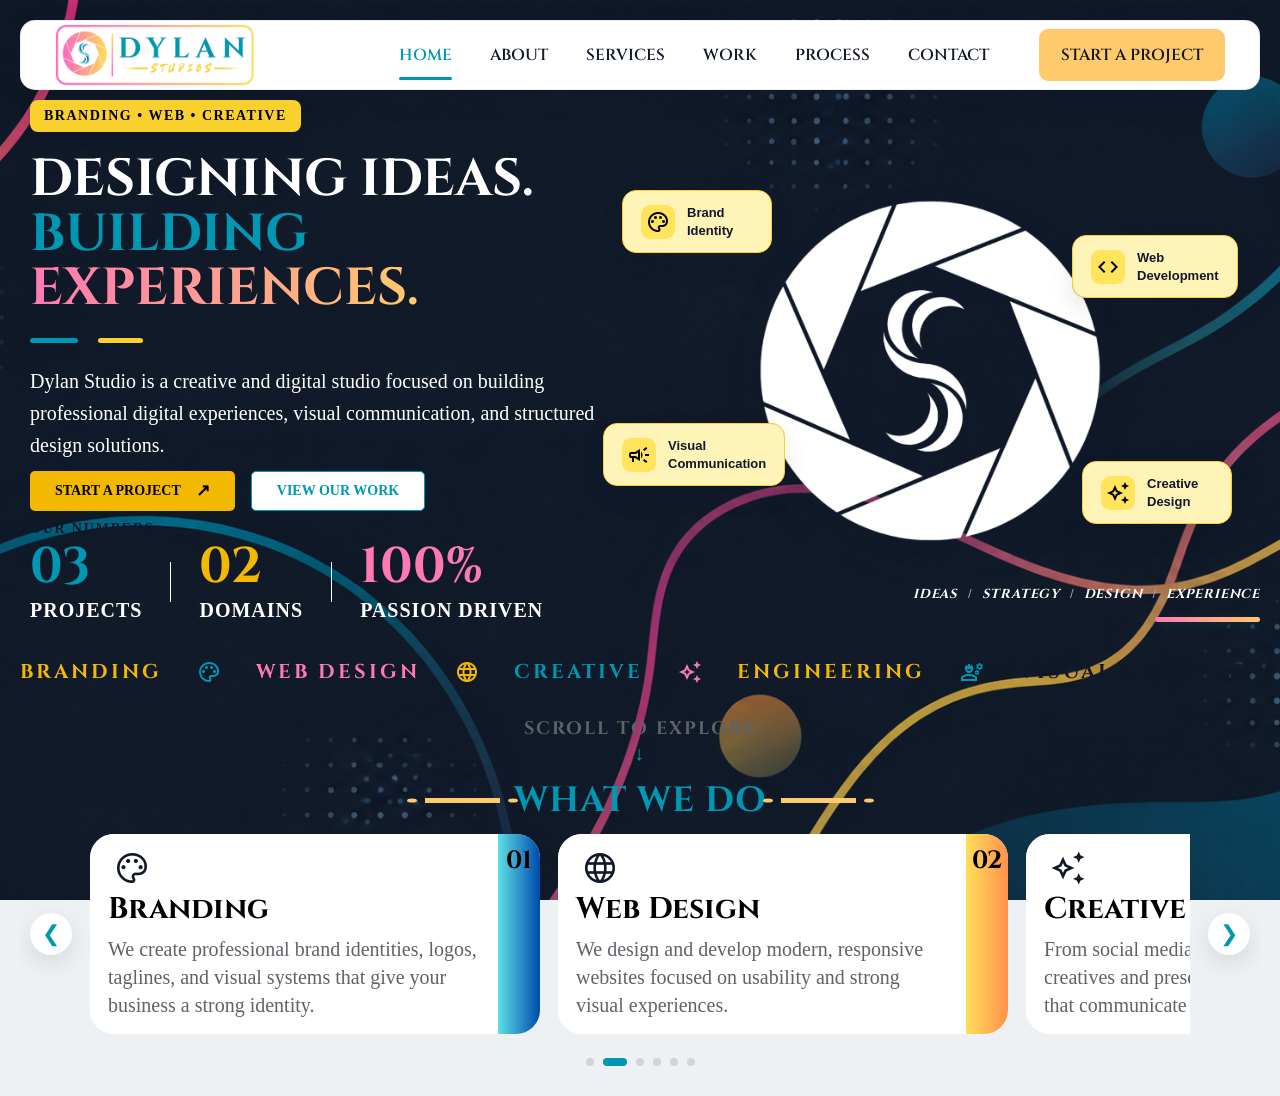
==== index.html @ 143deb55 "Initial commit" ====
<!DOCTYPE html>
<html lang="en">

<head>

    <!-- =========================================================
         BASIC DOCUMENT SETTINGS
    ========================================================== -->

    <meta charset="UTF-8">

    <meta name="viewport" content="width=device-width, initial-scale=1.0">

    <title>
        Dylan Studio | Branding • Web • Creative
    </title>


    <!-- =========================================================
         CSS
    ========================================================== -->

    <link rel="stylesheet" href="css/main.css">
    <link rel="stylesheet" href="css/navigation.css">
    <link rel="stylesheet" href="css/hero.css">
    <link rel="stylesheet" href="css/services.css">
    <link rel="stylesheet" href="css/pages.css">
    <link rel="stylesheet" href="css/responsive.css">


    <!-- =========================================================
         GOOGLE FONTS
    ========================================================== -->

    <link rel="preconnect" href="https://fonts.googleapis.com">

    <link rel="preconnect" href="https://fonts.gstatic.com" crossorigin>

    <!-- Cinzel -->
    <link href="https://fonts.googleapis.com/css2?family=Cinzel:wght@400;500;600;700;800&display=swap" rel="stylesheet">

    <!-- Material Symbols -->
    <link rel="stylesheet"
        href="https://fonts.googleapis.com/css2?family=Material+Symbols+Outlined:opsz,wght,FILL,GRAD@20..48,100..700,0..1,0">


    <!-- =========================================================
         JAVASCRIPT
         
         defer makes the script load without blocking the HTML.
    ========================================================== -->

    <script src="js/index.js" defer></script>

</head>


<body>


    <!-- =========================================================
         HEADER / NAVIGATION
    ========================================================== -->

    <header>

        <nav>

            <!-- =================================================
                 LOGO
            ================================================== -->

            <div class="logo">

                <img src="images/DS_hori1.png" alt="Dylan Studio">

            </div>


            <!-- =================================================
                 NAVIGATION LINKS
            ================================================== -->

            <div class="nav-links">

                <a href="index.html" class="active">
                    Home
                </a>

                <a href="about.html">
                    About
                </a>

                <a href="services.html">
                    Services
                </a>

                <a href="work.html">
                    Work
                </a>

                <a href="process.html">
                    Process
                </a>

                <a href="contact.html">
                    Contact
                </a>


                <!-- START PROJECT -->

                <a href="startproject.html" class="start-project">
                    Start a Project
                </a>

            </div>

        </nav>


        <!-- =========================================================
             HERO SECTION
        ========================================================== -->

        <section class="hero" id="home">


            <!-- =================================================
                 HERO CONTENT
            ================================================== -->

            <div class="hero-content">


                <!-- HERO LABEL -->

                <p class="hero-label">
                    BRANDING • WEB • CREATIVE
                </p>


                <!-- HERO HEADING -->

                <h1>

                    DESIGNING IDEAS.<br>

                    <span class="blue-text">
                        BUILDING
                    </span>

                    <span class="gradient-text">
                        EXPERIENCES.
                    </span>

                </h1>


                <!-- HERO DECORATIVE LINES -->

                <div class="hero-lines">

                    <span></span>
                    <span></span>

                </div>


                <!-- HERO DESCRIPTION -->

                <p class="hero-description">

                    Dylan Studio is a creative and digital studio
                    focused on building professional digital
                    experiences, visual communication, and
                    structured design solutions.

                </p>


                <!-- =================================================
                     HERO BUTTONS
                ================================================== -->

                <div class="hero-buttons">


                    <!-- START A PROJECT -->

                    <a href="startproject.html" class="hero-btn primary-btn">

                        START A PROJECT

                        <span>
                            ↗
                        </span>

                    </a>


                    <!-- VIEW OUR WORK -->

                    <a href="work.html" class="hero-btn secondary-btn">

                        VIEW OUR WORK

                    </a>

                </div>


                <!-- =================================================
                     HERO STATS
                ================================================== -->

                <div class="hero-stats">


                    <!-- HEADING -->

                    <div class="stats-heading">
                        OUR NUMBERS
                    </div>


                    <!-- STATS ROW -->

                    <div class="stats-row">


                        <!-- PROJECTS -->

                        <div class="stat-item projects-stat">

                            <strong>
                                03
                            </strong>

                            <span>
                                PROJECTS
                            </span>

                        </div>


                        <!-- DIVIDER -->

                        <div class="stat-divider"></div>


                        <!-- DOMAINS -->

                        <div class="stat-item domains-stat">

                            <strong>
                                02
                            </strong>

                            <span>
                                DOMAINS
                            </span>

                        </div>


                        <!-- DIVIDER -->

                        <div class="stat-divider"></div>


                        <!-- PASSION -->

                        <div class="stat-item passion-stat">

                            <strong>
                                100%
                            </strong>

                            <span>
                                PASSION DRIVEN
                            </span>

                        </div>

                    </div>

                </div>

            </div>


            <!-- =========================================================
                 HERO VISUAL
            ========================================================== -->

            <div class="hero-visual">


                <!-- HERO LOGO -->

                <img src="images/DS_nobgB-W1.png" alt="Dylan Studio" class="hero-logo">


                <!-- =================================================
                     BRAND IDENTITY CARD
                ================================================== -->

                <div class="service-card brand-card">

                    <div class="service-icon brand-icon">

                        <span class="material-symbols-outlined">
                            palette
                        </span>

                    </div>

                    <div class="service-text">

                        <strong>
                            Brand
                        </strong>

                        <strong>
                            Identity
                        </strong>

                    </div>

                </div>


                <!-- =================================================
                     WEB DEVELOPMENT CARD
                ================================================== -->

                <div class="service-card web-card">

                    <div class="service-icon web-icon">

                        <span class="material-symbols-outlined">
                            code
                        </span>

                    </div>

                    <div class="service-text">

                        <strong>
                            Web
                        </strong>

                        <strong>
                            Development
                        </strong>

                    </div>

                </div>


                <!-- =================================================
                     VISUAL COMMUNICATION CARD
                ================================================== -->

                <div class="service-card visual-card">

                    <div class="service-icon visual-icon">

                        <span class="material-symbols-outlined">
                            campaign
                        </span>

                    </div>

                    <div class="service-text">

                        <strong>
                            Visual
                        </strong>

                        <strong>
                            Communication
                        </strong>

                    </div>

                </div>


                <!-- =================================================
                     CREATIVE DESIGN CARD
                ================================================== -->

                <div class="service-card creative-card">

                    <div class="service-icon creative-icon">

                        <span class="material-symbols-outlined">
                            auto_awesome
                        </span>

                    </div>

                    <div class="service-text">

                        <strong>
                            Creative
                        </strong>

                        <strong>
                            Design
                        </strong>

                    </div>

                </div>

            </div>


            <!-- =========================================================
                 HERO PROCESS
            ========================================================== -->

            <div class="hero-process">


                <!-- PROCESS WORDS -->

                <div class="process-words">

                    <span>
                        IDEAS
                    </span>

                    <b>
                        /
                    </b>

                    <span>
                        STRATEGY
                    </span>

                    <b>
                        /
                    </b>

                    <span>
                        DESIGN
                    </span>

                    <b>
                        /
                    </b>

                    <span>
                        EXPERIENCE
                    </span>

                </div>


                <!-- PROCESS LINE -->

                <div class="process-line">

                    <span></span>

                </div>

            </div>

        </section>


        <!-- =========================================================
             STUDIO MARQUEE
        ========================================================== -->

        <section class="studio-marquee">


            <div class="marquee-row">

                <div class="marquee-track">


                    <!-- =================================================
                         FIRST SET
                    ================================================== -->

                    <div class="marquee-content">


                        <!-- BRANDING -->

                        <span>
                            BRANDING
                        </span>

                        <span class="marquee-icon material-symbols-outlined">
                            palette
                        </span>


                        <!-- WEB DESIGN -->

                        <span>
                            WEB DESIGN
                        </span>

                        <span class="marquee-icon material-symbols-outlined">
                            language
                        </span>


                        <!-- CREATIVE -->

                        <span>
                            CREATIVE
                        </span>

                        <span class="marquee-icon material-symbols-outlined">
                            auto_awesome
                        </span>


                        <!-- ENGINEERING -->

                        <span>
                            ENGINEERING
                        </span>

                        <span class="marquee-icon material-symbols-outlined">
                            engineering
                        </span>


                        <!-- VISUAL COMMUNICATION -->

                        <span>
                            VISUAL COMMUNICATION
                        </span>

                        <span class="marquee-icon material-symbols-outlined">
                            campaign
                        </span>


                        <!-- DYLAN STUDIO -->

                        <span>
                            DYLAN STUDIO
                        </span>

                        <span class="marquee-icon material-symbols-outlined">
                            diamond
                        </span>


                        <!-- DIGITAL DESIGN -->

                        <span>
                            DIGITAL DESIGN
                        </span>

                        <span class="marquee-icon material-symbols-outlined">
                            design_services
                        </span>


                        <!-- BRAND IDENTITY -->

                        <span>
                            BRAND IDENTITY
                        </span>

                        <span class="marquee-icon material-symbols-outlined">
                            fingerprint
                        </span>

                    </div>


                    <!-- =================================================
                         DUPLICATE SET
                         
                         Required for seamless marquee loop.
                    ================================================== -->

                    <div class="marquee-content">


                        <!-- BRANDING -->

                        <span>
                            BRANDING
                        </span>

                        <span class="marquee-icon material-symbols-outlined">
                            palette
                        </span>


                        <!-- WEB DESIGN -->

                        <span>
                            WEB DESIGN
                        </span>

                        <span class="marquee-icon material-symbols-outlined">
                            language
                        </span>


                        <!-- CREATIVE -->

                        <span>
                            CREATIVE
                        </span>

                        <span class="marquee-icon material-symbols-outlined">
                            auto_awesome
                        </span>


                        <!-- ENGINEERING -->

                        <span>
                            ENGINEERING
                        </span>

                        <span class="marquee-icon material-symbols-outlined">
                            engineering
                        </span>


                        <!-- VISUAL COMMUNICATION -->

                        <span>
                            VISUAL COMMUNICATION
                        </span>

                        <span class="marquee-icon material-symbols-outlined">
                            campaign
                        </span>


                        <!-- DYLAN STUDIO -->

                        <span>
                            DYLAN STUDIO
                        </span>

                        <span class="marquee-icon material-symbols-outlined">
                            diamond
                        </span>


                        <!-- DIGITAL DESIGN -->

                        <span>
                            DIGITAL DESIGN
                        </span>

                        <span class="marquee-icon material-symbols-outlined">
                            design_services
                        </span>


                        <!-- BRAND IDENTITY -->

                        <span>
                            BRAND IDENTITY
                        </span>

                        <span class="marquee-icon material-symbols-outlined">
                            fingerprint
                        </span>

                    </div>

                </div>

            </div>

        </section>


        <!-- =========================================================
             HERO SCROLL INDICATOR
        ========================================================== -->

        <div class="hero-scroll-indicator">

            <span>
                SCROLL TO EXPLORE
            </span>

            <span class="scroll-arrow">
                ↓
            </span>

        </div>


        <!-- =========================================================
             WHAT WE DO
        ========================================================== -->

        <section class="what-we-do" id="services">


            <!-- =================================================
                 SECTION HEADING
            ================================================== -->

            <div class="section-heading">

                <span></span>

                <h2>
                    WHAT WE DO
                </h2>

                <span></span>

            </div>


            <!-- =================================================
                 CAROUSEL WRAPPER
            ================================================== -->

            <div class="services-carousel-wrapper">


                <!-- PREVIOUS BUTTON -->

                <button class="carousel-arrow carousel-prev" aria-label="Previous" type="button">
                    &#10094;
                </button>


                <!-- =================================================
                     CAROUSEL
                ================================================== -->

                <div class="services-carousel" id="servicesCarousel">


                    <div class="services-track">


                        <!-- =============================================
                             CARD 01 — BRANDING
                        ============================================== -->

                        <div class="what-we-do-card">

                            <div class="what-we-do-content">


                                <div class="what-we-do-icon">

                                    <span class="material-symbols-outlined">
                                        palette
                                    </span>

                                </div>


                                <h3>
                                    Branding
                                </h3>


                                <p>
                                    We create professional brand identities,
                                    logos, taglines, and visual systems that
                                    give your business a strong identity.
                                </p>

                            </div>


                            <div class="what-we-do-side">

                                <div class="what-we-do-number">
                                    01
                                </div>

                                <div class="what-we-do-color"></div>

                            </div>

                        </div>


                        <!-- =============================================
                             CARD 02 — WEB DESIGN
                        ============================================== -->

                        <div class="what-we-do-card">

                            <div class="what-we-do-content">


                                <div class="what-we-do-icon">

                                    <span class="material-symbols-outlined">
                                        language
                                    </span>

                                </div>


                                <h3>
                                    Web Design
                                </h3>


                                <p>
                                    We design and develop modern,
                                    responsive websites focused on
                                    usability and strong visual experiences.
                                </p>

                            </div>


                            <div class="what-we-do-side">

                                <div class="what-we-do-number">
                                    02
                                </div>

                                <div class="what-we-do-color"></div>

                            </div>

                        </div>


                        <!-- =============================================
                             CARD 03 — CREATIVE
                        ============================================== -->

                        <div class="what-we-do-card">

                            <div class="what-we-do-content">


                                <div class="what-we-do-icon">

                                    <span class="material-symbols-outlined">
                                        auto_awesome
                                    </span>

                                </div>


                                <h3>
                                    Creative
                                </h3>


                                <p>
                                    From social media graphics to marketing
                                    creatives and presentations, we create
                                    visuals that communicate clearly.
                                </p>

                            </div>


                            <div class="what-we-do-side">

                                <div class="what-we-do-number">
                                    03
                                </div>

                                <div class="what-we-do-color"></div>

                            </div>

                        </div>


                        <!-- =============================================
                             CARD 04 — ENGINEERING
                        ============================================== -->

                        <div class="what-we-do-card">

                            <div class="what-we-do-content">


                                <div class="what-we-do-icon">

                                    <span class="material-symbols-outlined">
                                        engineering
                                    </span>

                                </div>


                                <h3>
                                    Engineering
                                </h3>


                                <p>
                                    We create engineering drawings,
                                    technical documentation, project
                                    presentations, and structured documents.
                                </p>

                            </div>


                            <div class="what-we-do-side">

                                <div class="what-we-do-number">
                                    04
                                </div>

                                <div class="what-we-do-color"></div>

                            </div>

                        </div>


                        <!-- =============================================
                             CARD 05 — DIGITAL TEMPLATES
                        ============================================== -->

                        <div class="what-we-do-card">

                            <div class="what-we-do-content">


                                <div class="what-we-do-icon">

                                    <span class="material-symbols-outlined">
                                        dashboard_customize
                                    </span>

                                </div>


                                <h3>
                                    Digital Templates
                                </h3>


                                <p>
                                    Ready-to-use and customizable digital
                                    templates designed to save time while
                                    maintaining a professional appearance.
                                </p>

                            </div>


                            <div class="what-we-do-side">

                                <div class="what-we-do-number">
                                    05
                                </div>

                                <div class="what-we-do-color"></div>

                            </div>

                        </div>


                        <!-- =============================================
                             CARD 06 — DOCUMENTATION
                        ============================================== -->

                        <div class="what-we-do-card">

                            <div class="what-we-do-content">


                                <div class="what-we-do-icon">

                                    <span class="material-symbols-outlined">
                                        draw
                                    </span>

                                </div>


                                <h3>
                                    Documentation
                                </h3>


                                <p>
                                    Professional project documentation,
                                    presentations, portfolios, and structured
                                    digital materials.
                                </p>

                            </div>


                            <div class="what-we-do-side">

                                <div class="what-we-do-number">
                                    06
                                </div>

                                <div class="what-we-do-color"></div>

                            </div>

                        </div>

                    </div>

                </div>


                <!-- NEXT BUTTON -->

                <button class="carousel-arrow carousel-next" aria-label="Next" type="button">
                    &#10095;
                </button>

            </div>


            <!-- =================================================
                 CAROUSEL DOTS
            ================================================== -->

            <div class="carousel-dots" id="carouselDots"></div>

        </section>

    </header>


</body>

</html>
---- css/main.css ----
/* =========================================================
   GLOBAL RESET
========================================================= */

* {
    margin: 0;
    padding: 0;
    box-sizing: border-box;
}


/* =========================================================
   BODY
========================================================= */

body {
    font-family: "Times New Roman", Times, serif;
    color: #111827;
    background-color: #EEF1F4;
    background-image: url("../images/DS_webbg.png");
    background-size: cover;
    background-position: center top;
    background-repeat: no-repeat;
    background-attachment: fixed;
}


/* =========================================================
   GLOBAL HEADINGS / NAVIGATION FONT
========================================================= */

h1,
h2,
h3,
h4,
.logo,
.nav-links a {
    font-family: "Cinzel", serif;
}


/* =========================================================
   HEADER / FLOATING NAVIGATION
========================================================= */

header {
    width: 100%;

    background: transparent;

    position: relative;
    z-index: 1000;

    padding: 20px;
}
---- css/navigation.css ----
/* =========================================================
   NAVIGATION BAR
========================================================= */

nav {
    width: 100%;
    max-width: 1590px;
    height: 70px;

    margin: 0 auto;

    display: flex;
    align-items: center;
    justify-content: space-between;

    padding: 0 34px;

    background: #FFFFFF;

    border: 1px solid rgba(229, 231, 235, 0.7);
    border-radius: 15px;

    box-shadow:
        0 8px 30px rgba(17, 24, 39, 0.08);
}


/* =========================================================
   NAVIGATION LOGO
========================================================= */

.logo {
    display: flex;
    align-items: center;

    font-size: 28px;
    font-weight: 700;

    color: #0097B2;

    flex-shrink: 0;
}

.logo img {
    width: 200px;
    height: auto;

    display: block;
}


/* =========================================================
   NAVIGATION LINKS
========================================================= */

.nav-links {
    display: flex;
    align-items: center;

    gap: 38px;

    margin-left: auto;
}

.nav-links a {
    position: relative;

    display: inline-flex;
    align-items: center;

    height: 86px;

    padding: 0;

    text-decoration: none;

    color: #111827;

    font-size: 16px;
    font-weight: 600;

    text-transform: uppercase;

    white-space: nowrap;

    transition: color 0.25s ease;
}


/* =========================================================
   NAVIGATION LINK HOVER
========================================================= */

.nav-links a:hover {
    color: #0097B2;
}


/* =========================================================
   ACTIVE NAVIGATION LINK
========================================================= */

.nav-links a.active {
    color: #0097B2;

    text-decoration: none;
}


/* =========================================================
   ACTIVE NAVIGATION UNDERLINE
========================================================= */

.nav-links a.active::after {
    content: "";

    position: absolute;

    left: 0;
    right: 0;
    bottom: 18px;

    width: 100%;
    height: 3px;

    margin: auto;

    background: #0097B2;

    border-radius: 10px;
}


/* =========================================================
   START A PROJECT NAVIGATION BUTTON
========================================================= */

.start-project {
    height: auto !important;

    margin-left: 12px;

    padding: 15px 22px !important;

    background: #FFCA6B;

    color: #111827 !important;

    border-radius: 9px;

    transition:
        background 0.3s ease,
        color 0.3s ease,
        transform 0.3s ease,
        box-shadow 0.3s ease;
}


/* =========================================================
   START A PROJECT HOVER
========================================================= */

.start-project:hover {
    background: linear-gradient(90deg,
            #FF79B3,
            #FFCA6B);

    color: #ffffff !important;

    transform: translateY(-2px);

    box-shadow:
        0 7px 18px rgba(255, 121, 179, 0.25);
}


/* =========================================================
   REMOVE ACTIVE UNDERLINE FROM START PROJECT
========================================================= */

.nav-links a.start-project::after {
    display: none;
}
---- css/hero.css ----
/* =========================================================
   DYLAN STUDIO
   HERO SECTION
========================================================= */


/* =========================================================
   HERO
========================================================= */

.hero {
    width: 100%;
    min-height: 480px;

    display: flex;
    align-items: center;

    position: relative;

    overflow: hidden;
    padding: 10px;
}


/* =========================================================
   HERO CONTENT
========================================================= */
.hero-content {
    width: 50%;

    position: relative;

    z-index: 2;
}

/* =========================================================
   HERO VISUAL
========================================================= */

.hero-visual {
    position: relative;

    width: 50%;
    height: 380px;

    display: flex;
    align-items: center;
    justify-content: center;

    z-index: 2;
}

/* =========================================================
   HERO LABEL
========================================================= */

.hero-label {
    display: inline-block;

    margin-bottom: 20px;

    padding: 8px 14px;

    font-size: 14px;

    font-weight: 700;

    letter-spacing: 1.5px;

    color: black;

    background: #FAD02C;

    border-radius: 8px;

    box-shadow:
        0 4px 15px rgba(17, 24, 39, 0.12);
}


/* =========================================================
   HERO HEADING
========================================================= */

.hero h1 {
    font-family: "Cinzel", serif;

    margin: 0;

    font-size: 52px;

    line-height: 1.05;

    font-weight: 700;

    color: #ffffff;
}


/* =========================================================
   BLUE TEXT
========================================================= */

.blue-text {
    color: #0097B2;
}


/* =========================================================
   GRADIENT TEXT
========================================================= */

.gradient-text {
    background: linear-gradient(90deg,
            #FF79B3,
            #FF9F92,
            #FFCA6B);

    -webkit-background-clip: text;
    -webkit-text-fill-color: transparent;

    background-clip: text;
}


/* =========================================================
   HERO DECORATIVE LINES
========================================================= */

.hero-lines {
    display: flex;

    gap: 20px;

    margin: 22px 0;
}


.hero-lines span {
    display: block;

    height: 5px;

    border-radius: 10px;
}


.hero-lines span:first-child {
    width: 48px;

    background: #0097B2;
}


.hero-lines span:last-child {
    width: 45px;

    background: #FAD02C;
}


/* =========================================================
   HERO DESCRIPTION
========================================================= */

.hero-description {
    max-width: 600px;

    margin-bottom: 10px;

    font-size: 20px;

    font-weight: 400;

    line-height: 1.6;

    color: #ffffff;
}


/* =========================================================
   HERO BUTTONS
========================================================= */

.hero-buttons {
    display: flex;

    align-items: center;

    gap: 16px;
}


/* =========================================================
   GENERAL HERO BUTTON
========================================================= */

.hero-btn {
    display: inline-flex;

    align-items: center;
    justify-content: center;

    min-height: 40px;

    padding: 0 25px;

    border-radius: 5px;

    text-decoration: none;

    font-size: 14px;

    font-weight: 700;

    transition:
        0.3s ease;
}


/* =========================================================
   PRIMARY BUTTON
========================================================= */

.primary-btn {
    background: #F2B900;

    color: black;
}


.primary-btn span {
    margin-left: 15px;

    font-size: 17px;
}


.primary-btn:hover {
    background: linear-gradient(90deg,
            #FF79B3,
            #FFCA6B);

    color: #ffffff;

    transform: translateY(-2px);
}


/* =========================================================
   SECONDARY BUTTON
========================================================= */

.secondary-btn {
    background: #ffffff;

    color: #0097B2;

    border: 1px solid #0097B2;
}


.secondary-btn:hover {
    background: #0097B2;

    color: #ffffff;

    transform: translateY(-2px);
}


/* =========================================================
   HERO LOGO
========================================================= */

.hero-logo {
    width: 95%;

    height: 95%;

    display: block;

    object-fit: contain;

    transform: translateX(-15px);

    filter:
        drop-shadow(0 16px 16px rgba(17, 24, 39, 0.18));
}


/* =========================================================
   SERVICE CARDS
========================================================= */

.service-card {
    position: absolute;

    display: flex;

    align-items: center;

    gap: 12px;

    min-width: 150px;

    padding: 13px 18px;

    background: #FFF4B8;

    border: 1px solid #FAD02C;

    border-radius: 14px;

    box-shadow:
        0 10px 25px rgba(17, 24, 39, 0.10);

    backdrop-filter: blur(10px);

    z-index: 10;

    --mouse-x: 0px;
    --mouse-y: 0px;
    --hover-scale: 1;

    transform:
        translate(var(--mouse-x),
            var(--mouse-y)) scale(var(--hover-scale));

    transition:
        box-shadow 0.25s ease,
        background 0.25s ease,
        border 0.25s ease,
        transform 0.25s ease;

    will-change: transform;

    cursor: pointer;
}


/* =========================================================
   SERVICE ICON
========================================================= */

.service-icon {
    width: 34px;

    height: 34px;

    display: flex;

    align-items: center;

    justify-content: center;

    flex-shrink: 0;

    border-radius: 9px;

    background: #FFE45C;

    color: black;

    font-family: Arial, sans-serif;

    font-size: 20px;

    font-weight: 500;

    transition:
        background 0.25s ease,
        color 0.25s ease,
        transform 0.25s ease;
}


/* =========================================================
   SERVICE TEXT
========================================================= */

.service-text strong {
    display: block;

    font-family: Arial, sans-serif;

    font-size: 13px;

    line-height: 1.35;

    color: #111827;
}


/* =========================================================
   SERVICE CARD POSITIONS
========================================================= */

.brand-card {
    top: 5%;

    left: -3%;
}


.web-card {
    top: 17%;

    right: -5%;
}


.visual-card {
    bottom: 17%;

    left: -6%;
}


.creative-card {
    bottom: 7%;

    right: -4%;
}


/* =========================================================
   CARD HOVER / HIGHLIGHT
========================================================= */

.service-card:hover {
    --hover-scale: 1.06;

    background: rgba(255, 255, 255, 1);

    border-color:
        rgba(0, 151, 178, 0.25);

    box-shadow:
        0 18px 45px rgba(17, 24, 39, 0.18),
        0 0 0 3px rgba(0, 151, 178, 0.06);

    z-index: 50;
}


.service-card:hover .service-icon {
    background: #0097B2;

    color: #ffffff;

    transform: scale(1.08);
}


/* =========================================================
   SERVICE CARD FLOATING ANIMATIONS
========================================================= */

/* Brand Identity */

.brand-card {
    top: 5%;
    left: -3%;

    animation:
        brandFloat 4s ease-in-out infinite;
}


/* Web Development */

.web-card {
    top: 17%;
    right: 2%;

    animation:
        webFloat 4.5s ease-in-out infinite;
}


/* Visual Communication */

.visual-card {
    bottom: 17%;
    left: -6%;

    animation:
        visualFloat 5s ease-in-out infinite;
}


/* Creative Design */

.creative-card {
    bottom: 7%;
    right: 3%;

    animation:
        creativeFloat 4.2s ease-in-out infinite;
}


/* =========================================================
   FLOAT KEYFRAMES
========================================================= */

@keyframes brandFloat {

    0%,
    100% {
        margin-top: 0;
    }

    50% {
        margin-top: -6px;
    }
}


@keyframes webFloat {

    0%,
    100% {
        margin-top: 0;
    }

    50% {
        margin-top: 7px;
    }
}


@keyframes visualFloat {

    0%,
    100% {
        margin-top: 0;
    }

    50% {
        margin-top: -7px;
    }
}


@keyframes creativeFloat {

    0%,
    100% {
        margin-top: 0;
    }

    50% {
        margin-top: 6px;
    }
}

/* =========================================================
   HERO STATS
========================================================= */

.hero-stats {
    margin-top: 10px;
}


/* =========================================================
   OUR NUMBERS
========================================================= */

.stats-heading {
    margin-bottom: 5px;
    font-family: 'Times New Roman', Times, serif;
    font-size: 14px;
    font-weight: 700;

    letter-spacing: 1.8px;
    color: #111827;
}


/* =========================================================
   STATS ROW
========================================================= */

.stats-row {
    display: flex;
    align-items: center;

    gap: 28px;
}


/* =========================================================
   STAT ITEM
========================================================= */

.stat-item {
    display: flex;
    flex-direction: column;

    min-width: 90px;
}


/* =========================================================
   NUMBER
========================================================= */

.stat-item strong {
    font-family: "Cinzel", serif;

    font-size: 50px;
    font-weight: 700;

    line-height: 1;
}


/* =========================================================
   LABEL
========================================================= */

.stat-item span {
    margin-top: 7px;

    font-family: 'Times New Roman', Times, serif;

    font-size: 20px;
    font-weight: 600;

    letter-spacing: 1px;

    color: #ffffff;
}


/* =========================================================
   PROJECTS
========================================================= */

.projects-stat strong {
    color: #0097B2;
}


/* =========================================================
   DOMAINS
========================================================= */

.domains-stat strong {
    color: #F2B900;
}


/* =========================================================
   PASSION
========================================================= */

.passion-stat strong {
    color: #FF79B3;
}


/* =========================================================
   DIVIDER
========================================================= */

.stat-divider {
    width: 1px;
    height: 40px;

    background: #ffffff;
}

/* =========================================================
   HERO PROCESS / PHILOSOPHY
========================================================= */

.hero-process {
    position: absolute;

    right: 0;
    bottom: 10px;

    width: 390px;

    z-index: 5;

    text-align: right;
}


/* =========================================================
   PROCESS WORDS
========================================================= */

.process-words {
    display: flex;

    align-items: center;
    justify-content: flex-end;

    gap: 10px;

    white-space: nowrap;
}

.process-words span {
    font-family: "Cinzel", serif;

    font-size: 13px;
    font-weight: bold;

    font-style: italic;

    letter-spacing: 0.8px;

    color: #ffffff;
}


/* =========================================================
   PROCESS SEPARATOR
========================================================= */

.process-words b {
    font-family: Arial, sans-serif;

    font-size: 13px;
    font-weight: 400;

    color: #94a3b8;
}


/* =========================================================
   PROCESS COLOURED LINE
========================================================= */

.process-line {
    display: flex;

    justify-content: flex-end;

    margin-top: 14px;
}

.process-line span {
    display: block;

    width: 105px;
    height: 5px;

    border-radius: 10px;

    background: linear-gradient(90deg,
            #FF79B3,
            #FFCA6B);

    box-shadow:
        0 3px 10px rgba(0, 151, 178, 0.18);
}

/* =========================================================
   SCROLL INDICATOR — BELOW HERO
========================================================= */

.hero-scroll-indicator {
    width: 100%;
    height: 55px;

    display: flex;
    flex-direction: column;
    align-items: center;
    justify-content: center;

    gap: 3px;

    font-family: "Cinzel", serif;
    font-size: 18px;
    font-weight: bold;
    letter-spacing: 2px;

    color: #5f6368;

    opacity: 1;

    position: relative;
    z-index: 50;

    transition:
        opacity 0.4s ease,
        transform 0.4s ease;
}


/* Arrow */

.hero-scroll-indicator .scroll-arrow {
    display: block;

    font-family: Arial, sans-serif;
    font-size: 20px;
    line-height: 18px;

    color: #0097B2;

    animation: scrollBounce 1.8s ease-in-out infinite;
}


/* Animation */

@keyframes scrollBounce {

    0%,
    100% {
        transform: translateY(0);
        opacity: 0.6;
    }

    50% {
        transform: translateY(5px);
        opacity: 1;
    }
}


/* Hide after scrolling */

.hero-scroll-indicator.hidden {
    opacity: 0;
    transform: translateY(10px);
    pointer-events: none;
}

.studio-marquee {
    width: 100%;
}

/* =========================================================
   DYLAN STUDIO
   LARGE SINGLE MARQUEE
========================================================= */

.studio-marquee {
    width: 100%;
    overflow: hidden;

    padding: 28px 0;

    box-sizing: border-box;

    background: transparent;
}


/* =========================================================
   MARQUEE ROW
========================================================= */

.marquee-row {
    width: 100%;
    overflow: hidden;

    white-space: nowrap;
}


/* =========================================================
   MOVING TRACK
========================================================= */

.marquee-track {
    display: flex;

    width: max-content;

    will-change: transform;

    animation: marqueeLeft 30s linear infinite;
}


/* =========================================================
   CONTENT
========================================================= */

.marquee-content {

    display: flex;

    align-items: center;

    flex-shrink: 0;

    gap: 35px;

    padding-right: 35px;

    white-space: nowrap;

    font-family: "Cinzel", serif;

    font-size: 20px;

    font-weight: 700;

    letter-spacing: 3px;

    line-height: 1;
}


/* =========================================================
   TEXT
========================================================= */

.marquee-content span {
    display: inline-block;
}


/* =========================================================
   TEXT COLORS
========================================================= */

/* 1 — RED */

.marquee-content span:nth-of-type(1) {
    color: #F2B900;
}


/* 2 — BLUE */

.marquee-content span:nth-of-type(2) {
    color: #0097B2;
}


/* 3 — PINK */

.marquee-content span:nth-of-type(3) {
    color: #FF79B3;
}


/* 4 — RED */

.marquee-content span:nth-of-type(4) {
    color: #F2B900;
}


/* 5 — BLUE */

.marquee-content span:nth-of-type(5) {
    color: #0097B2;
}


/* 6 — PINK */

.marquee-content span:nth-of-type(6) {
    color: #FF79B3;
}


/* 7 — RED */

.marquee-content span:nth-of-type(7) {
    color: #F2B900;
}


/* 8 — BLUE */

.marquee-content span:nth-of-type(8) {
    color: #0097B2;
}


/* =========================================================
   GOOGLE MATERIAL ICONS
========================================================= */

.marquee-content .material-symbols-outlined {

    color: #FFFFFF;

    font-size: 24px;

    line-height: 1;

    flex-shrink: 0;

    font-variation-settings:
        'FILL' 0,
        'wght' 400,
        'GRAD' 0,
        'opsz' 24;
}


/* =========================================================
   SEPARATOR ICON
========================================================= */

.marquee-content b {

    color: #FFFFFF;

    font-family: Arial, sans-serif;

    font-size: 20px;

    font-weight: 400;
}


/* =========================================================
   MARQUEE ANIMATION
========================================================= */

@keyframes marqueeLeft {

    from {
        transform: translateX(0);
    }

    to {
        transform: translateX(-50%);
    }

}


/* =========================================================
   HOVER
========================================================= */

.studio-marquee:hover .marquee-track {

    animation-play-state: paused;

}


/* =========================================================
   MOBILE
========================================================= */

@media (max-width: 600px) {

    .studio-marquee {

        padding: 20px 0;

    }

    .marquee-content {

        font-size: 16px;

        letter-spacing: 2px;

        gap: 20px;

        padding-right: 20px;

    }

    .marquee-content .material-symbols-outlined {

        font-size: 20px;

    }

    .marquee-content b {

        font-size: 16px;

    }

}
---- css/services.css ----
/* =========================================================
   DYLAN STUDIO
   WHAT WE DO — 3 CARD CAROUSEL
========================================================= */


/* =========================================================
   SECTION
========================================================= */

.what-we-do {
    width: 100%;
    padding: 10px;
    overflow: hidden;
    box-sizing: border-box;
}


/* =========================================================
   SECTION HEADING
========================================================= */

.section-heading {
    display: flex;
    align-items: center;
    justify-content: center;

    gap: 14px;

    margin-bottom: 10px;
}

.section-heading h2 {
    margin: 0;

    font-family: "Cinzel", serif;

    font-size: 35px;
    font-weight: bold;

    letter-spacing: 1px;

    color: #0097B2;

    white-space: nowrap;
}


/* =========================================================
   HEADING LINES
========================================================= */

.section-heading span {
    position: relative;

    width: 75px;
    height: 5px;

    background: #FFCA6B;
}

.section-heading span::before,
.section-heading span::after {

    content: "";

    position: absolute;

    top: 50%;

    width: 10px;
    height: 4px;

    border-radius: 50%;

    background: #FFCA6B;

    transform: translateY(-40%);
}

.section-heading span::before {
    left: -18px;
}

.section-heading span::after {
    right: -18px;
}


/* =========================================================
   CAROUSEL VIEWPORT
========================================================= */

/*
   3 cards × 150px
   2 gaps × 18px

   150 + 18 + 150 + 18 + 150
   = 486px
*/

.services-carousel {

    width: 90%;

    overflow: hidden;

    position: relative;

    box-sizing: border-box;

    margin: 0 auto;
}


/* =========================================================
   MOVING TRACK
========================================================= */

.services-track {

    display: flex !important;

    flex-direction: row !important;

    flex-wrap: nowrap !important;

    align-items: stretch;

    gap: 18px;

    width: max-content !important;

    margin: 0;

    padding: 0;

    transition:
        transform 0.7s cubic-bezier(.4, 0, .2, 1);

    will-change: transform;
}


/* =========================================================
   CARD
========================================================= */

.services-track>.what-we-do-card {

    /* CARD WIDTH */
    flex: 0 0 450px !important;

    width: 450px !important;

    min-width: 450px !important;

    max-width: 450px !important;


    /* CARD HEIGHT */
    height: 200px !important;

    min-height: 200px !important;

    max-height: 200px !important;


    /* FLEX */
    flex-shrink: 0 !important;

    display: flex !important;

    flex-direction: row !important;


    /* BOX */
    position: relative;

    box-sizing: border-box;

    overflow: hidden;

    border-radius: 24px;

    background: #F8F8F8;

    transition:
        transform 0.35s ease,
        box-shadow 0.35s ease;
}


/* =========================================================
   MAIN CARD CONTENT
========================================================= */

.what-we-do-content {

    flex: 1 1 auto;

    min-width: 0;

    padding: 18px;

    display: flex;

    flex-direction: column;

    justify-content: center;

    box-sizing: border-box;

    background: #FFFFFF;
}


/* =========================================================
   ICON
========================================================= */

.what-we-do-icon {

    width: 48px;
    height: 48px;

    display: flex;

    align-items: center;
    justify-content: center;

    margin-bottom: 5px;
}

.what-we-do-icon .material-symbols-outlined {

    font-size: 36px;

    line-height: 1;
}


/* =========================================================
   TITLE
========================================================= */

.what-we-do-card h3 {

    margin: 0 0 8px;

    font-family: "Cinzel", serif;

    font-size: 30px;

    line-height: 1.2;

    font-weight: bold;

    color: black;
}


/* =========================================================
   DESCRIPTION
========================================================= */

.what-we-do-card p {

    margin: 0;

    font-family:
        "Times New Roman",
        Times,
        serif;

    font-size: 20px;

    line-height: 1.4;

    color: #5F6368;

}


/* =========================================================
   RIGHT COLORED PANEL
========================================================= */

.what-we-do-side {

    flex: 0 0 42px;

    width: 42px;

    min-width: 42px;

    height: 100%;

    display: flex;

    flex-direction: column;
}


/* =========================================================
   NUMBER
========================================================= */

.what-we-do-number {

    height: 52px;

    flex: 0 0 52px;

    display: flex;

    align-items: center;

    justify-content: center;

    font-family: "Cinzel", serif;

    font-size: 25px;

    font-weight: bold;

    color: black;
}


/* =========================================================
   LOWER COLOR
========================================================= */

.what-we-do-color {

    flex: 1;

    width: 100%;
}


/* =========================================================
   BLUE
========================================================= */
.what-we-do-card:nth-child(3n + 1) .what-we-do-number,
.what-we-do-card:nth-child(3n + 1) .what-we-do-color {

    background: linear-gradient(90deg,
            #5de0e6,
            #004aad);
}


/* =========================================================
   YELLOW
========================================================= */
.what-we-do-card:nth-child(3n + 2) .what-we-do-number,
.what-we-do-card:nth-child(3n + 2) .what-we-do-color {

    background: linear-gradient(90deg,
            #ffde59,
            #ff914d);
}


/* =========================================================
   PINK
========================================================= */
.what-we-do-card:nth-child(3n + 3) .what-we-do-number,
.what-we-do-card:nth-child(3n + 3) .what-we-do-color {

    background: linear-gradient(90deg,
            #FF79B3,
            #FFCA6B);
}


/* =========================================================
   HOVER
========================================================= */

.what-we-do-card:hover {

    transform: translateY(-6px);

    box-shadow:
        0 18px 45px rgba(0, 0, 0, 0.12);
}


/* =========================================================
   MOBILE
========================================================= */

@media (max-width: 520px) {

    .services-carousel {

        width: 100%;

        max-width: 100%;
    }

}

/* =========================================================
   CAROUSEL WRAPPER
========================================================= */

.services-carousel-wrapper {

    width: 100%;

    display: flex;

    align-items: center;

    justify-content: center;

    gap: 18px;

    position: relative;
}


/* =========================================================
   CAROUSEL
========================================================= */

.services-carousel {

    width: 97%;

    overflow: hidden;

    position: relative;

    box-sizing: border-box;
}


/* =========================================================
   ARROWS
========================================================= */

.carousel-arrow {

    width: 42px;

    height: 42px;

    flex: 0 0 42px;

    border: none;

    border-radius: 50%;

    display: flex;

    align-items: center;

    justify-content: center;

    background: #FFFFFF;

    color: #0097B2;

    font-size: 22px;

    line-height: 1;

    cursor: pointer;

    box-shadow:
        0 8px 25px rgba(0, 0, 0, 0.10);

    transition:
        transform 0.25s ease,
        background 0.25s ease,
        color 0.25s ease,
        box-shadow 0.25s ease;
}


/* =========================================================
   ARROW HOVER
========================================================= */

.carousel-arrow:hover {

    transform: scale(1.08);

    background: #0097B2;

    color: #FFFFFF;

    box-shadow:
        0 12px 30px rgba(0, 0, 0, 0.15);
}


/* =========================================================
   ARROW ACTIVE
========================================================= */

.carousel-arrow:active {

    transform: scale(0.95);

}


/* =========================================================
   DOTS CONTAINER
========================================================= */

.carousel-dots {

    display: flex;

    align-items: center;

    justify-content: center;

    gap: 9px;

    margin-top: 24px;

}


/* =========================================================
   DOT
========================================================= */

.carousel-dot {

    width: 8px;

    height: 8px;

    padding: 0;

    border: none;

    border-radius: 50%;

    background: #D1D5DB;

    cursor: pointer;

    transition:
        width 0.3s ease,
        background 0.3s ease,
        transform 0.3s ease;
}


/* =========================================================
   ACTIVE DOT
========================================================= */

.carousel-dot.active {

    width: 24px;

    border-radius: 10px;

    background: #0097B2;

}


/* =========================================================
   DOT HOVER
========================================================= */

.carousel-dot:hover {

    transform: scale(1.15);

}


/* =========================================================
   MOBILE
========================================================= */

@media (max-width: 700px) {

    .services-carousel-wrapper {

        gap: 8px;

    }

    .carousel-arrow {

        width: 34px;

        height: 34px;

        flex-basis: 34px;

        font-size: 18px;

    }

}
---- css/pages.css ----
/* =========================================================
   DYLAN STUDIO
   GENERAL PAGE STYLES
========================================================= */


/* =========================================================
   PAGE SECTION
========================================================= */

.page-section {
    width: 100%;

    padding: 100px 7%;
}


/* =========================================================
   PAGE CONTAINER
========================================================= */

.page-container {
    width: 100%;

    max-width: 1400px;

    margin: 0 auto;
}


/* =========================================================
   PAGE LABEL
========================================================= */

.page-label {
    display: inline-block;

    margin-bottom: 15px;

    font-family: "Cinzel", serif;

    font-size: 12px;

    font-weight: 700;

    letter-spacing: 2px;

    color: #0097B2;
}


/* =========================================================
   PAGE TITLE
========================================================= */

.page-title {
    margin-bottom: 20px;

    font-family: "Cinzel", serif;

    font-size: 48px;

    line-height: 1.1;

    color: #111827;
}


/* =========================================================
   PAGE DESCRIPTION
========================================================= */

.page-description {
    max-width: 700px;

    font-size: 16px;

    line-height: 1.7;

    color: #4b5563;
}


/* =========================================================
   CONTENT CARD
========================================================= */

.content-card {
    padding: 30px;

    background: rgba(255, 255, 255, 0.94);

    border: 1px solid rgba(229, 231, 235, 0.8);

    border-radius: 16px;

    box-shadow:
        0 10px 30px rgba(17, 24, 39, 0.06);
}


/* =========================================================
   SECTION DIVIDER
========================================================= */

.section-line {
    width: 100%;

    height: 1px;

    margin: 50px 0;

    background: rgba(17, 24, 39, 0.12);
}
---- css/responsive.css ----
/* =========================================================
   DYLAN STUDIO
   RESPONSIVE DESIGN
========================================================= */


/* =========================================================
   TABLET
========================================================= */

@media (max-width: 1100px) {

    nav {
        padding: 0 24px;
    }


    .nav-links {
        gap: 22px;
    }


    .nav-links a {
        font-size: 11px;
    }


    .hero {
        padding: 20px 5%;
    }


    .hero h1 {
        font-size: 44px;
    }


    .hero-content {
        width: 55%;
    }


    .hero-visual {
        width: 45%;
    }


    .hero-logo {
        width: 100%;
    }


    .services-grid {
        grid-template-columns:
            repeat(2, 1fr);
    }
}


/* =========================================================
   SMALL TABLET
========================================================= */

@media (max-width: 850px) {

    header {
        padding: 10px 3% 0;
    }


    nav {
        height: 72px;

        padding: 0 20px;

        border-radius: 20px;
    }


    .logo img {
        width: 160px;
    }


    .nav-links {
        gap: 15px;
    }


    .nav-links a {
        font-size: 10px;
    }


    .nav-links a.active::after {
        bottom: 12px;
    }


    .start-project {
        padding: 12px 15px !important;
    }


    .hero {
        height: auto;

        min-height: 650px;

        flex-direction: column;

        padding: 60px 6%;
    }


    .hero-content {
        width: 100%;

        text-align: center;
    }


    .hero-description {
        margin-left: auto;
        margin-right: auto;
    }


    .hero-buttons {
        justify-content: center;
    }


    .hero-stats {
        justify-content: center;
    }


    .hero-visual {
        width: 100%;

        height: 350px;

        margin-top: 30px;
    }


    .hero-logo {
        width: 60%;

        height: 100%;

        transform: none;
    }


    .brand-card {
        left: 5%;
    }


    .web-card {
        right: 5%;
    }


    .visual-card {
        left: 5%;
    }


    .creative-card {
        right: 5%;
    }
}


/* =========================================================
   MOBILE
========================================================= */

@media (max-width: 650px) {

    header {
        padding: 8px 3% 0;
    }


    nav {
        height: auto;

        min-height: 65px;

        flex-wrap: wrap;

        gap: 10px;

        padding: 12px 16px;

        border-radius: 18px;
    }


    .logo img {
        width: 140px;
    }


    .nav-links {
        width: 100%;

        justify-content: center;

        flex-wrap: wrap;

        gap: 12px;
    }


    .nav-links a {
        height: auto;

        padding: 5px 0;

        font-size: 9px;
    }


    .nav-links a.active::after {
        bottom: 0;
    }


    .start-project {
        margin-left: 0;

        padding: 10px 13px !important;
    }


    .hero {
        min-height: 800px;

        padding: 50px 5%;
    }


    .hero-label {
        font-size: 11px;

        padding: 7px 11px;
    }


    .hero h1 {
        font-size: 34px;
    }


    .hero-description {
        font-size: 14px;
    }


    .hero-buttons {
        flex-direction: column;

        gap: 10px;
    }


    .hero-btn {
        width: 100%;

        max-width: 250px;
    }


    .hero-stats {
        flex-direction: column;

        gap: 15px;

        margin-top: 25px;
    }


    .stat-divider {
        width: 80px;

        height: 1px;
    }


    .hero-visual {
        height: 330px;
    }


    .hero-logo {
        width: 65%;
    }


    .service-card {
        min-width: 125px;

        padding: 10px 12px;

        gap: 8px;
    }


    .service-icon {
        width: 29px;

        height: 29px;

        font-size: 16px;
    }


    .service-text strong {
        font-size: 10px;
    }


    .brand-card {
        left: 0;

        top: 5%;
    }


    .web-card {
        right: 0;

        top: 15%;
    }


    .visual-card {
        left: 0;

        bottom: 15%;
    }


    .creative-card {
        right: 0;

        bottom: 5%;
    }


    .hero-process {
        display: none;
    }


    .services-section {
        padding: 70px 5%;
    }


    .services-title {
        font-size: 32px;
    }


    .services-grid {
        grid-template-columns: 1fr;
    }


    .page-section {
        padding: 70px 5%;
    }


    .page-title {
        font-size: 36px;
    }
}
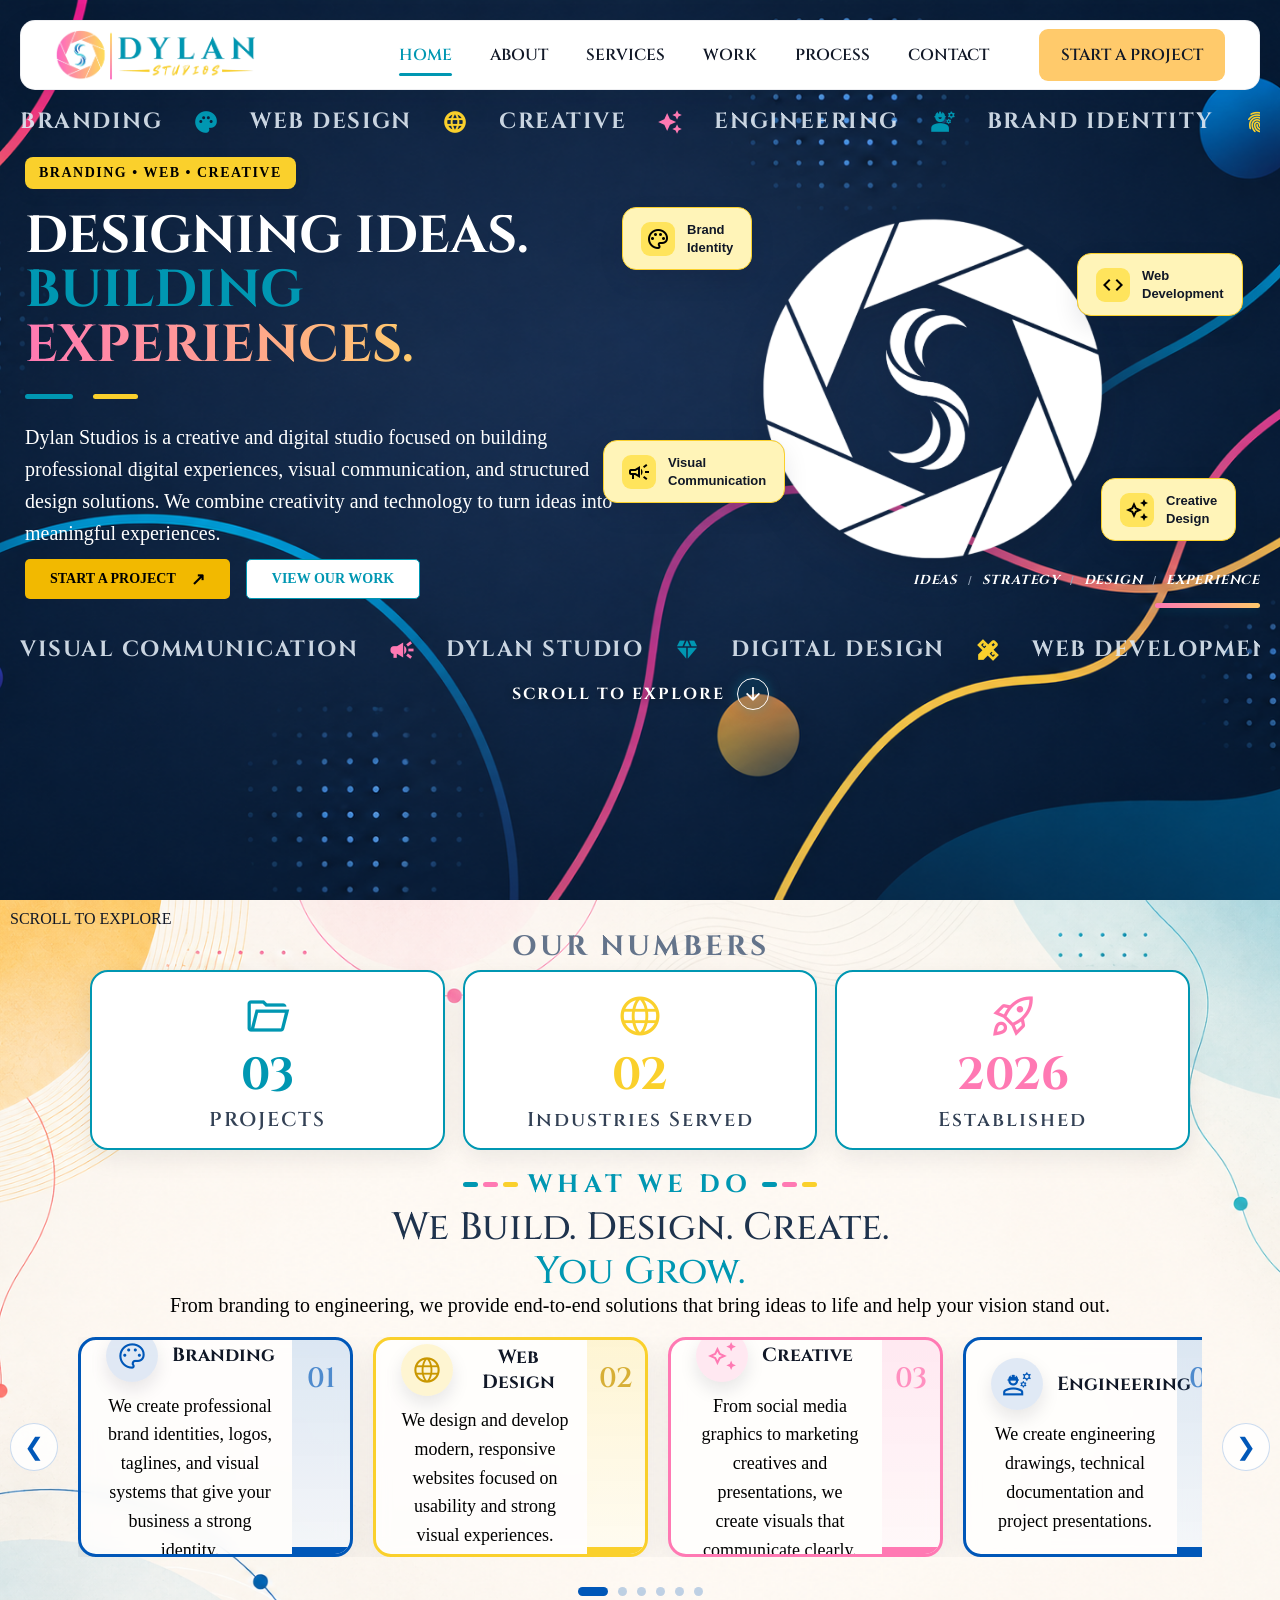
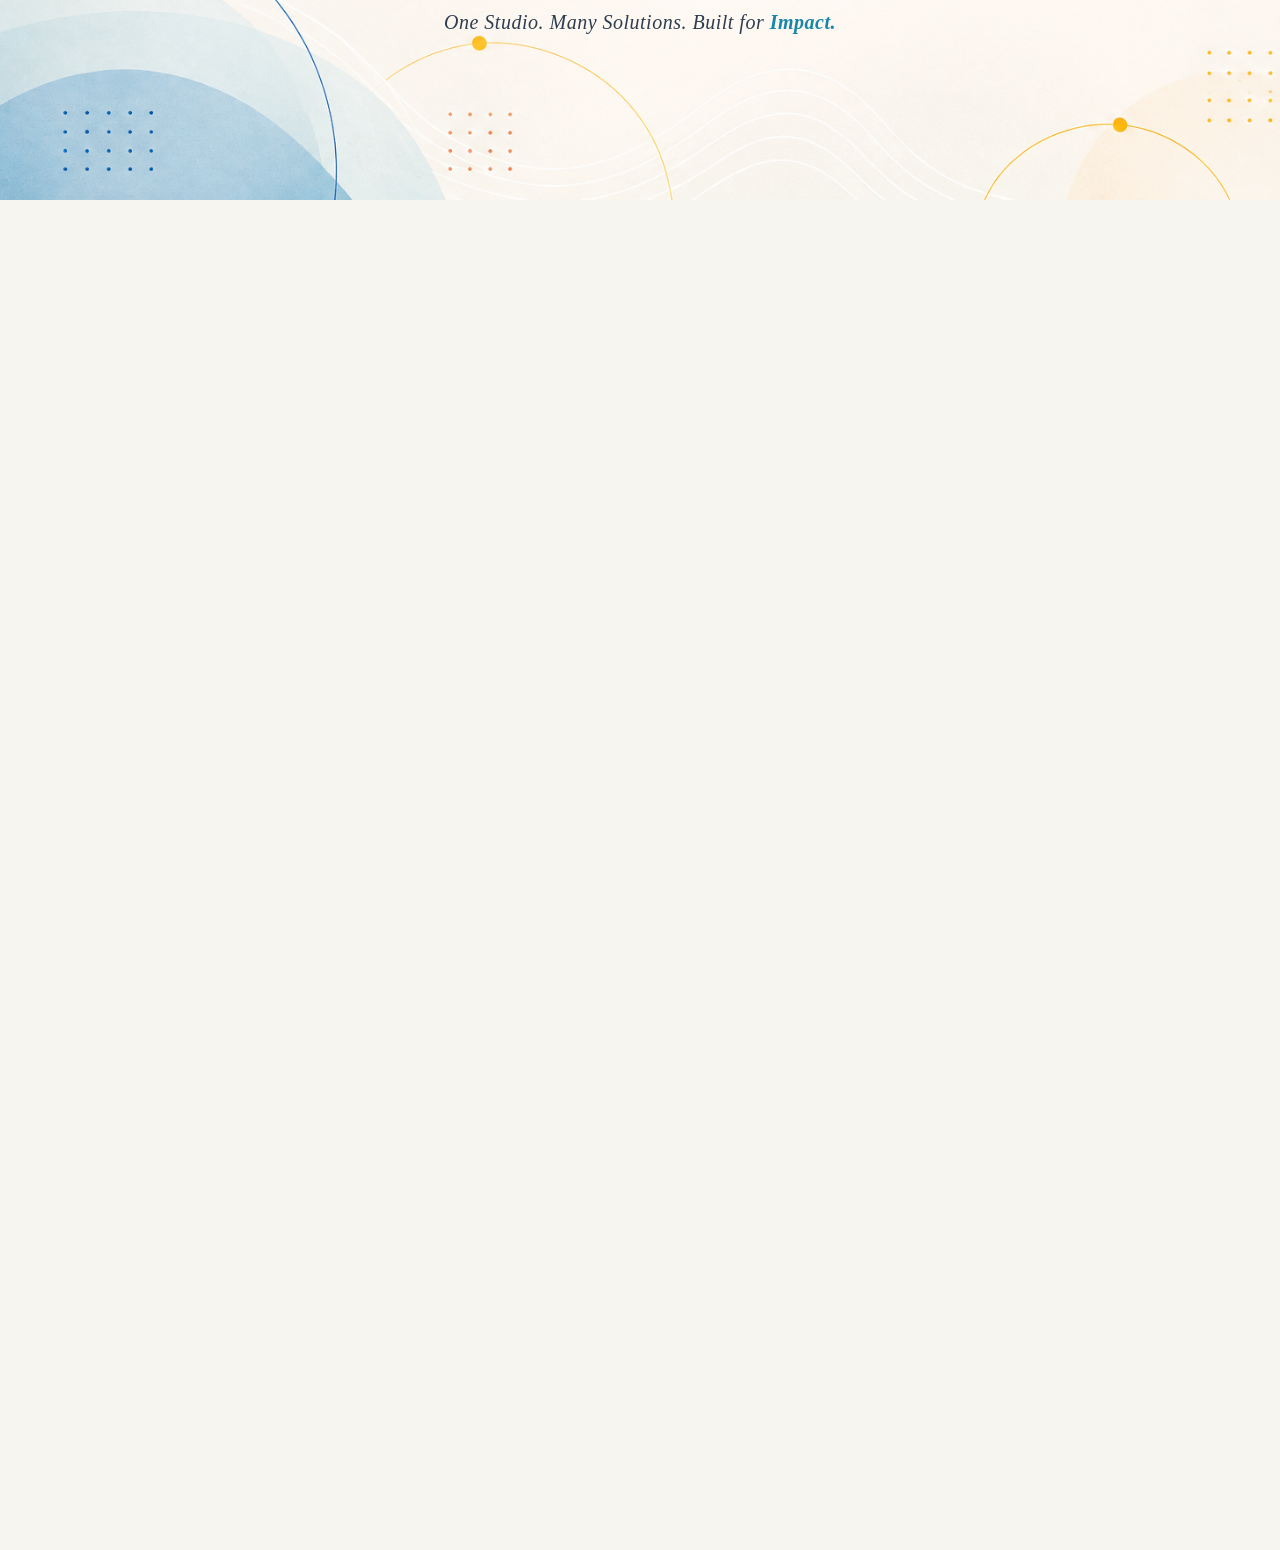
==== commit bcd3218e: "22-08 COMMIT WORKING LIKE NORMAL ADDED COMMENTS" ====
--- a/index.html
+++ b/index.html
@@ -1,5 +1,14 @@
 <!DOCTYPE html>
+
+<!-- =========================================================
+     HTML DOCUMENT
+
+     Language:
+     English
+========================================================= -->
+
 <html lang="en">
+
 
 <head>
 
@@ -7,9 +16,17 @@
          BASIC DOCUMENT SETTINGS
     ========================================================== -->
 
+    <!-- Character encoding -->
+
     <meta charset="UTF-8">
 
+
+    <!-- Responsive viewport for mobile devices -->
+
     <meta name="viewport" content="width=device-width, initial-scale=1.0">
+
+
+    <!-- Browser tab title -->
 
     <title>
         Dylan Studio | Branding • Web • Creative
@@ -17,181 +34,492 @@
 
 
     <!-- =========================================================
-         CSS
+         WEBSITE STYLESHEETS
     ========================================================== -->
 
-    <link rel="stylesheet" href="css/main.css">
+    <!-- Global styles -->
+
+    <link rel="stylesheet" href="css/index-main.css">
+
+
+    <!-- Navigation styles -->
+
     <link rel="stylesheet" href="css/navigation.css">
-    <link rel="stylesheet" href="css/hero.css">
-    <link rel="stylesheet" href="css/services.css">
-    <link rel="stylesheet" href="css/pages.css">
-    <link rel="stylesheet" href="css/responsive.css">
+
+
+    <!-- Animated marquee styles -->
+
+    <link rel="stylesheet" href="css/index/header-marquee.css">
+
+
+    <!-- Hero section styles -->
+
+    <link rel="stylesheet" href="css/index/header-hero.css">
+
+
+    <!-- Statistics section styles -->
+
+    <link rel="stylesheet" href="css/index/main-complete.css">
+
+
+    <!-- Featured Work section styles -->
+
+    <link rel="stylesheet" href="css/index/feature-complete.css">
 
 
     <!-- =========================================================
-         GOOGLE FONTS
+         GOOGLE FONT CONNECTION
     ========================================================== -->
 
+    <!-- Connect early to Google Fonts -->
+
     <link rel="preconnect" href="https://fonts.googleapis.com">
 
+
+    <!-- Connect to Google static font files -->
+
     <link rel="preconnect" href="https://fonts.gstatic.com" crossorigin>
 
-    <!-- Cinzel -->
+
+    <!-- =========================================================
+         WEBSITE FONT
+
+         Cinzel is used as the main display font.
+    ========================================================== -->
+
     <link href="https://fonts.googleapis.com/css2?family=Cinzel:wght@400;500;600;700;800&display=swap" rel="stylesheet">
 
-    <!-- Material Symbols -->
+
+    <!-- =========================================================
+         MATERIAL SYMBOLS
+
+         Used for icons throughout the website.
+    ========================================================== -->
+
     <link rel="stylesheet"
         href="https://fonts.googleapis.com/css2?family=Material+Symbols+Outlined:opsz,wght,FILL,GRAD@20..48,100..700,0..1,0">
 
 
     <!-- =========================================================
          JAVASCRIPT
-         
-         defer makes the script load without blocking the HTML.
+
+         defer:
+         → Downloads JavaScript while HTML loads.
+         → Runs after the HTML has been parsed.
     ========================================================== -->
 
     <script src="js/index.js" defer></script>
+    <script src="js/navigation.js" defer></script>
+
 
 </head>
 
 
+<!-- =========================================================
+     WEBSITE BODY
+========================================================= -->
+
 <body>
 
 
     <!-- =========================================================
-         HEADER / NAVIGATION
+         HEADER
+
+         Contains:
+
+         → Navigation
+         → Top marquee
+         → Hero section
+         → Bottom marquee
+         → Header scroll indicator
     ========================================================== -->
 
     <header>
 
+
+        <!-- =====================================================
+             NAVIGATION BAR
+        ====================================================== -->
+
         <nav>
 
-            <!-- =================================================
-                 LOGO
-            ================================================== -->
+
+            <!-- ================================================= 
+         WEBSITE LOGO 
+    ================================================== -->
 
             <div class="logo">
 
-                <img src="images/DS_hori1.png" alt="Dylan Studio">
+                <!-- Dylan Studios horizontal logo -->
+
+                <img src="images/navi_logo.png" alt="Dylan Studio">
 
             </div>
 
 
-            <!-- =================================================
-                 NAVIGATION LINKS
-            ================================================== -->
+            <!-- ================================================= 
+         NAVIGATION LINKS 
+    ================================================== -->
 
             <div class="nav-links">
+
+
+                <!-- Home page -->
 
                 <a href="index.html" class="active">
                     Home
                 </a>
 
+
+                <!-- About page -->
+
                 <a href="about.html">
                     About
                 </a>
 
+
+                <!-- Services page -->
+
                 <a href="services.html">
                     Services
                 </a>
 
+
+                <!-- Work / portfolio page -->
+
                 <a href="work.html">
                     Work
                 </a>
 
+
+                <!-- Work process page -->
+
                 <a href="process.html">
                     Process
                 </a>
 
+
+                <!-- Contact page -->
+
                 <a href="contact.html">
                     Contact
                 </a>
 
 
-                <!-- START PROJECT -->
+                <!-- ============================================= 
+             PRIMARY NAVIGATION BUTTON
+
+             Main call-to-action.
+        ============================================== -->
 
                 <a href="startproject.html" class="start-project">
                     Start a Project
                 </a>
 
+
             </div>
+            <!-- END NAVIGATION LINKS -->
+
+
+            <!-- =================================================
+         MOBILE HAMBURGER MENU
+
+         This button is hidden on desktop.
+
+         On mobile screens, it appears on the right side
+         of the navigation bar.
+
+         JavaScript will add/remove the "active" class
+         to open and close the navigation menu.
+    ================================================== -->
+
+            <button class="menu-toggle" type="button" aria-label="Open navigation menu" aria-expanded="false">
+
+                <!-- Top hamburger line -->
+
+                <span></span>
+
+
+                <!-- Middle hamburger line -->
+
+                <span></span>
+
+
+                <!-- Bottom hamburger line -->
+
+                <span></span>
+
+            </button>
+
 
         </nav>
+        <!-- END NAVIGATION BAR -->
+
+
+        <!-- =========================================================
+             TOP ANIMATED MARQUEE
+
+             Direction:
+             Moves LEFT
+
+             Purpose:
+             Displays Dylan Studios services and capabilities.
+        ========================================================== -->
+
+        <section class="studio-marquee studio-marquee-top">
+
+
+            <!-- Marquee movement row -->
+
+            <div class="marquee-row marquee-row-left">
+
+
+                <!-- Animated marquee track -->
+
+                <div class="marquee-track">
+
+
+                    <!-- =============================================
+                         FIRST MARQUEE CONTENT SET
+                    ============================================== -->
+
+                    <div class="marquee-content">
+
+
+                        <!-- Branding -->
+
+                        <span>
+                            BRANDING
+                        </span>
+
+                        <span class="marquee-icon icon-blue material-symbols-outlined">
+                            palette
+                        </span>
+
+
+                        <!-- Web Design -->
+
+                        <span>
+                            WEB DESIGN
+                        </span>
+
+                        <span class="marquee-icon icon-yellow material-symbols-outlined">
+                            language
+                        </span>
+
+
+                        <!-- Creative -->
+
+                        <span>
+                            CREATIVE
+                        </span>
+
+                        <span class="marquee-icon icon-pink material-symbols-outlined">
+                            auto_awesome
+                        </span>
+
+
+                        <!-- Engineering -->
+
+                        <span>
+                            ENGINEERING
+                        </span>
+
+                        <span class="marquee-icon icon-blue material-symbols-outlined">
+                            engineering
+                        </span>
+
+
+                        <!-- Brand Identity -->
+
+                        <span>
+                            BRAND IDENTITY
+                        </span>
+
+                        <span class="marquee-icon icon-yellow material-symbols-outlined">
+                            fingerprint
+                        </span>
+
+
+                    </div>
+                    <!-- END FIRST MARQUEE SET -->
+
+
+                    <!-- =============================================
+                         DUPLICATE MARQUEE CONTENT SET
+
+                         Duplicate content creates the seamless
+                         infinite marquee effect.
+                    ============================================== -->
+
+                    <div class="marquee-content">
+
+
+                        <span>
+                            BRANDING
+                        </span>
+
+                        <span class="marquee-icon icon-blue material-symbols-outlined">
+                            palette
+                        </span>
+
+
+                        <span>
+                            WEB DESIGN
+                        </span>
+
+                        <span class="marquee-icon icon-yellow material-symbols-outlined">
+                            language
+                        </span>
+
+
+                        <span>
+                            CREATIVE
+                        </span>
+
+                        <span class="marquee-icon icon-pink material-symbols-outlined">
+                            auto_awesome
+                        </span>
+
+
+                        <span>
+                            ENGINEERING
+                        </span>
+
+                        <span class="marquee-icon icon-blue material-symbols-outlined">
+                            engineering
+                        </span>
+
+
+                        <span>
+                            BRAND IDENTITY
+                        </span>
+
+                        <span class="marquee-icon icon-yellow material-symbols-outlined">
+                            fingerprint
+                        </span>
+
+
+                    </div>
+                    <!-- END DUPLICATE MARQUEE SET -->
+
+
+                </div>
+                <!-- END MARQUEE TRACK -->
+
+
+            </div>
+            <!-- END MARQUEE ROW -->
+
+
+        </section>
+        <!-- END TOP MARQUEE -->
 
 
         <!-- =========================================================
              HERO SECTION
+
+             Main introduction section of the homepage.
+
+             Contains:
+
+             → Studio introduction
+             → Main headline
+             → Description
+             → CTA buttons
+             → Logo visual
+             → Floating service cards
+             → Studio process
         ========================================================== -->
 
         <section class="hero" id="home">
 
 
             <!-- =================================================
-                 HERO CONTENT
+                 HERO TEXT CONTENT
             ================================================== -->
 
             <div class="hero-content">
 
 
-                <!-- HERO LABEL -->
+                <!-- Small hero category label -->
 
                 <p class="hero-label">
                     BRANDING • WEB • CREATIVE
                 </p>
 
 
-                <!-- HERO HEADING -->
+                <!-- =============================================
+                     MAIN HERO HEADING
+                ============================================== -->
 
                 <h1>
 
                     DESIGNING IDEAS.<br>
+
+
+                    <!-- Blue highlighted text -->
 
                     <span class="blue-text">
                         BUILDING
                     </span>
 
+
+                    <!-- Gradient highlighted text -->
+
                     <span class="gradient-text">
                         EXPERIENCES.
                     </span>
 
+
                 </h1>
 
 
-                <!-- HERO DECORATIVE LINES -->
+                <!-- =============================================
+                     DECORATIVE HERO LINES
+                ============================================== -->
 
                 <div class="hero-lines">
 
                     <span></span>
+
                     <span></span>
 
                 </div>
 
 
-                <!-- HERO DESCRIPTION -->
+                <!-- =============================================
+                     HERO DESCRIPTION
+                ============================================== -->
 
                 <p class="hero-description">
 
-                    Dylan Studio is a creative and digital studio
-                    focused on building professional digital
-                    experiences, visual communication, and
-                    structured design solutions.
+                    Dylan Studios is a creative and digital studio
+                    focused on building professional digital experiences,
+                    visual communication, and structured design solutions.
+
+                    We combine creativity and technology to turn
+                    ideas into meaningful experiences.
 
                 </p>
 
 
-                <!-- =================================================
-                     HERO BUTTONS
-                ================================================== -->
+                <!-- =============================================
+                     HERO ACTION BUTTONS
+                ============================================== -->
 
                 <div class="hero-buttons">
 
 
-                    <!-- START A PROJECT -->
+                    <!-- Primary CTA:
+                         Start a project -->
 
                     <a href="startproject.html" class="hero-btn primary-btn">
 
                         START A PROJECT
 
+                        <!-- Diagonal arrow icon -->
+
                         <span>
                             ↗
                         </span>
@@ -199,114 +527,50 @@
                     </a>
 
 
-                    <!-- VIEW OUR WORK -->
+                    <!-- Secondary CTA:
+                         View portfolio -->
 
                     <a href="work.html" class="hero-btn secondary-btn">
-
                         VIEW OUR WORK
-
                     </a>
 
+
                 </div>
-
-
-                <!-- =================================================
-                     HERO STATS
-                ================================================== -->
-
-                <div class="hero-stats">
-
-
-                    <!-- HEADING -->
-
-                    <div class="stats-heading">
-                        OUR NUMBERS
-                    </div>
-
-
-                    <!-- STATS ROW -->
-
-                    <div class="stats-row">
-
-
-                        <!-- PROJECTS -->
-
-                        <div class="stat-item projects-stat">
-
-                            <strong>
-                                03
-                            </strong>
-
-                            <span>
-                                PROJECTS
-                            </span>
-
-                        </div>
-
-
-                        <!-- DIVIDER -->
-
-                        <div class="stat-divider"></div>
-
-
-                        <!-- DOMAINS -->
-
-                        <div class="stat-item domains-stat">
-
-                            <strong>
-                                02
-                            </strong>
-
-                            <span>
-                                DOMAINS
-                            </span>
-
-                        </div>
-
-
-                        <!-- DIVIDER -->
-
-                        <div class="stat-divider"></div>
-
-
-                        <!-- PASSION -->
-
-                        <div class="stat-item passion-stat">
-
-                            <strong>
-                                100%
-                            </strong>
-
-                            <span>
-                                PASSION DRIVEN
-                            </span>
-
-                        </div>
-
-                    </div>
-
-                </div>
+                <!-- END HERO BUTTONS -->
+
 
             </div>
-
-
-            <!-- =========================================================
-                 HERO VISUAL
-            ========================================================== -->
+            <!-- END HERO CONTENT -->
+
+
+            <!-- =====================================================
+                 HERO VISUAL AREA
+
+                 Contains:
+
+                 → Main logo
+                 → Floating service cards
+
+                 The service cards respond to mouse movement
+                 using JavaScript parallax.
+            ====================================================== -->
 
             <div class="hero-visual">
 
 
-                <!-- HERO LOGO -->
-
-                <img src="images/DS_nobgB-W1.png" alt="Dylan Studio" class="hero-logo">
-
-
-                <!-- =================================================
-                     BRAND IDENTITY CARD
-                ================================================== -->
+                <!-- Dylan Studios hero logo -->
+
+                <img src="images/index/index_herofavicon.png" alt="Dylan Studio" class="hero-logo">
+
+
+                <!-- =============================================
+                     BRAND IDENTITY SERVICE CARD
+                ============================================== -->
 
                 <div class="service-card brand-card">
+
+
+                    <!-- Service icon -->
 
                     <div class="service-icon brand-icon">
 
@@ -315,6 +579,9 @@
                         </span>
 
                     </div>
+
+
+                    <!-- Service title -->
 
                     <div class="service-text">
 
@@ -328,14 +595,19 @@
 
                     </div>
 
+
                 </div>
-
-
-                <!-- =================================================
-                     WEB DEVELOPMENT CARD
-                ================================================== -->
+                <!-- END BRAND CARD -->
+
+
+                <!-- =============================================
+                     WEB DEVELOPMENT SERVICE CARD
+                ============================================== -->
 
                 <div class="service-card web-card">
+
+
+                    <!-- Service icon -->
 
                     <div class="service-icon web-icon">
 
@@ -344,6 +616,9 @@
                         </span>
 
                     </div>
+
+
+                    <!-- Service title -->
 
                     <div class="service-text">
 
@@ -357,14 +632,19 @@
 
                     </div>
 
+
                 </div>
-
-
-                <!-- =================================================
-                     VISUAL COMMUNICATION CARD
-                ================================================== -->
+                <!-- END WEB CARD -->
+
+
+                <!-- =============================================
+                     VISUAL COMMUNICATION SERVICE CARD
+                ============================================== -->
 
                 <div class="service-card visual-card">
+
+
+                    <!-- Service icon -->
 
                     <div class="service-icon visual-icon">
 
@@ -373,6 +653,9 @@
                         </span>
 
                     </div>
+
+
+                    <!-- Service title -->
 
                     <div class="service-text">
 
@@ -386,14 +669,19 @@
 
                     </div>
 
+
                 </div>
-
-
-                <!-- =================================================
-                     CREATIVE DESIGN CARD
-                ================================================== -->
+                <!-- END VISUAL CARD -->
+
+
+                <!-- =============================================
+                     CREATIVE DESIGN SERVICE CARD
+                ============================================== -->
 
                 <div class="service-card creative-card">
+
+
+                    <!-- Service icon -->
 
                     <div class="service-icon creative-icon">
 
@@ -402,6 +690,9 @@
                         </span>
 
                     </div>
+
+
+                    <!-- Service title -->
 
                     <div class="service-text">
 
@@ -415,54 +706,83 @@
 
                     </div>
 
+
                 </div>
+                <!-- END CREATIVE CARD -->
+
 
             </div>
-
-
-            <!-- =========================================================
+            <!-- END HERO VISUAL -->
+
+
+            <!-- =====================================================
                  HERO PROCESS
-            ========================================================== -->
+
+                 Displays the Dylan Studios creative process:
+
+                 IDEAS
+                 ↓
+                 STRATEGY
+                 ↓
+                 DESIGN
+                 ↓
+                 EXPERIENCE
+            ====================================================== -->
 
             <div class="hero-process">
 
 
-                <!-- PROCESS WORDS -->
+                <!-- Process step labels -->
 
                 <div class="process-words">
+
 
                     <span>
                         IDEAS
                     </span>
 
+
+                    <!-- Step separator -->
+
                     <b>
                         /
                     </b>
 
+
                     <span>
                         STRATEGY
                     </span>
 
+
+                    <!-- Step separator -->
+
                     <b>
                         /
                     </b>
 
+
                     <span>
                         DESIGN
                     </span>
 
+
+                    <!-- Step separator -->
+
                     <b>
                         /
                     </b>
 
+
                     <span>
                         EXPERIENCE
                     </span>
 
+
                 </div>
-
-
-                <!-- PROCESS LINE -->
+                <!-- END PROCESS WORDS -->
+
+
+                <!-- Decorative process line -->
 
                 <div class="process-line">
 
@@ -470,366 +790,613 @@
 
                 </div>
 
+
             </div>
+            <!-- END HERO PROCESS -->
+
 
         </section>
+        <!-- END HERO SECTION -->
 
 
         <!-- =========================================================
-             STUDIO MARQUEE
+             BOTTOM ANIMATED MARQUEE
+
+             Direction:
+             Moves RIGHT
+
+             Purpose:
+             Continues displaying Dylan Studios services.
         ========================================================== -->
 
-        <section class="studio-marquee">
-
-
-            <div class="marquee-row">
+        <section class="studio-marquee studio-marquee-bottom">
+
+
+            <!-- Marquee movement row -->
+
+            <div class="marquee-row marquee-row-right">
+
+
+                <!-- Animated marquee track -->
 
                 <div class="marquee-track">
 
 
-                    <!-- =================================================
-                         FIRST SET
-                    ================================================== -->
+                    <!-- =============================================
+                         FIRST MARQUEE CONTENT SET
+                    ============================================== -->
 
                     <div class="marquee-content">
 
 
-                        <!-- BRANDING -->
-
-                        <span>
-                            BRANDING
-                        </span>
-
-                        <span class="marquee-icon material-symbols-outlined">
-                            palette
-                        </span>
-
-
-                        <!-- WEB DESIGN -->
-
-                        <span>
-                            WEB DESIGN
-                        </span>
-
-                        <span class="marquee-icon material-symbols-outlined">
-                            language
-                        </span>
-
-
-                        <!-- CREATIVE -->
-
-                        <span>
-                            CREATIVE
-                        </span>
-
-                        <span class="marquee-icon material-symbols-outlined">
-                            auto_awesome
-                        </span>
-
-
-                        <!-- ENGINEERING -->
-
-                        <span>
-                            ENGINEERING
-                        </span>
-
-                        <span class="marquee-icon material-symbols-outlined">
-                            engineering
-                        </span>
-
-
-                        <!-- VISUAL COMMUNICATION -->
-
                         <span>
                             VISUAL COMMUNICATION
                         </span>
 
-                        <span class="marquee-icon material-symbols-outlined">
+                        <span class="marquee-icon icon-pink material-symbols-outlined">
                             campaign
                         </span>
 
 
-                        <!-- DYLAN STUDIO -->
-
                         <span>
                             DYLAN STUDIO
                         </span>
 
-                        <span class="marquee-icon material-symbols-outlined">
+                        <span class="marquee-icon icon-blue material-symbols-outlined">
                             diamond
                         </span>
 
 
-                        <!-- DIGITAL DESIGN -->
-
                         <span>
                             DIGITAL DESIGN
                         </span>
 
-                        <span class="marquee-icon material-symbols-outlined">
+                        <span class="marquee-icon icon-yellow material-symbols-outlined">
                             design_services
                         </span>
 
 
-                        <!-- BRAND IDENTITY -->
-
-                        <span>
-                            BRAND IDENTITY
-                        </span>
-
-                        <span class="marquee-icon material-symbols-outlined">
-                            fingerprint
-                        </span>
+                        <span>
+                            WEB DEVELOPMENT
+                        </span>
+
+                        <span class="marquee-icon icon-pink material-symbols-outlined">
+                            code
+                        </span>
+
+
+                        <span>
+                            VISUAL DESIGN
+                        </span>
+
+                        <span class="marquee-icon icon-blue material-symbols-outlined">
+                            visibility
+                        </span>
+
 
                     </div>
-
-
-                    <!-- =================================================
-                         DUPLICATE SET
-                         
-                         Required for seamless marquee loop.
-                    ================================================== -->
+                    <!-- END FIRST MARQUEE SET -->
+
+
+                    <!-- =============================================
+                         DUPLICATE MARQUEE CONTENT SET
+
+                         Used for seamless infinite animation.
+                    ============================================== -->
 
                     <div class="marquee-content">
 
-
-                        <!-- BRANDING -->
-
-                        <span>
-                            BRANDING
-                        </span>
-
-                        <span class="marquee-icon material-symbols-outlined">
-                            palette
-                        </span>
-
-
-                        <!-- WEB DESIGN -->
-
-                        <span>
-                            WEB DESIGN
-                        </span>
-
-                        <span class="marquee-icon material-symbols-outlined">
-                            language
-                        </span>
-
-
-                        <!-- CREATIVE -->
-
-                        <span>
-                            CREATIVE
-                        </span>
-
-                        <span class="marquee-icon material-symbols-outlined">
-                            auto_awesome
-                        </span>
-
-
-                        <!-- ENGINEERING -->
-
-                        <span>
-                            ENGINEERING
-                        </span>
-
-                        <span class="marquee-icon material-symbols-outlined">
-                            engineering
-                        </span>
-
-
-                        <!-- VISUAL COMMUNICATION -->
+                        <!-- Same content repeated -->
 
                         <span>
                             VISUAL COMMUNICATION
                         </span>
 
-                        <span class="marquee-icon material-symbols-outlined">
+                        <span class="marquee-icon icon-pink material-symbols-outlined">
                             campaign
                         </span>
 
 
-                        <!-- DYLAN STUDIO -->
-
                         <span>
                             DYLAN STUDIO
                         </span>
 
-                        <span class="marquee-icon material-symbols-outlined">
+                        <span class="marquee-icon icon-blue material-symbols-outlined">
                             diamond
                         </span>
 
 
-                        <!-- DIGITAL DESIGN -->
-
                         <span>
                             DIGITAL DESIGN
                         </span>
 
-                        <span class="marquee-icon material-symbols-outlined">
+                        <span class="marquee-icon icon-yellow material-symbols-outlined">
                             design_services
                         </span>
 
 
-                        <!-- BRAND IDENTITY -->
-
-                        <span>
-                            BRAND IDENTITY
-                        </span>
-
-                        <span class="marquee-icon material-symbols-outlined">
-                            fingerprint
-                        </span>
+                        <span>
+                            WEB DEVELOPMENT
+                        </span>
+
+                        <span class="marquee-icon icon-pink material-symbols-outlined">
+                            code
+                        </span>
+
+
+                        <span>
+                            VISUAL DESIGN
+                        </span>
+
+                        <span class="marquee-icon icon-blue material-symbols-outlined">
+                            visibility
+                        </span>
+
 
                     </div>
+                    <!-- END DUPLICATE MARQUEE SET -->
+
 
                 </div>
+                <!-- END MARQUEE TRACK -->
+
 
             </div>
+            <!-- END MARQUEE ROW -->
+
 
         </section>
+        <!-- END BOTTOM MARQUEE -->
 
 
         <!-- =========================================================
-             HERO SCROLL INDICATOR
+             HEADER SCROLL INDICATOR
+
+             Purpose:
+
+             Tells the user to scroll DOWN.
+
+             The next animation:
+
+             HEADER / HERO
+                     ↓
+                  MAIN
+
+             Main section slides upward from below.
+
+             Class:
+             .header-scroll-indicator
         ========================================================== -->
 
-        <div class="hero-scroll-indicator">
-
-            <span>
+        <div class="hero-scroll-indicator header-scroll-indicator">
+
+
+            <!-- Scroll instruction -->
+
+            <span class="scroll-label">
                 SCROLL TO EXPLORE
             </span>
 
-            <span class="scroll-arrow">
-                ↓
+
+            <!-- Arrow points DOWN -->
+
+            <span class="scroll-arrow material-symbols-outlined">
+                arrow_downward
             </span>
 
+
         </div>
+        <!-- END HEADER SCROLL INDICATOR -->
+
+
+    </header>
+    <!-- END HEADER -->
+
+
+    <!-- =========================================================
+         MAIN CONTENT
+
+         Contains:
+
+         → Studio statistics
+         → Main scroll indicator
+         → What We Do
+         → Services carousel
+         → Studio tagline
+         → Featured Work trigger
+    ========================================================== -->
+
+    <main>
+        <div class="main-scroll-indicator">
+            <span>SCROLL TO EXPLORE</span>
+
+            <div class="main-scroll-line">
+                <div class="main-scroll-progress"></div>
+            </div>
+        </div>
+
+        <!-- =====================================================
+             HERO STATS / STUDIO STATISTICS
+        ====================================================== -->
+
+        <div class="hero-stats">
+
+            <!-- Statistics section title -->
+
+            <div class="stats-heading">
+                OUR NUMBERS
+            </div>
+
+
+            <!-- =============================================
+                 STATISTICS ROW
+            ============================================== -->
+
+            <div class="stats-row">
+
+
+                <!-- PROJECTS STATISTIC -->
+
+                <div class="stat-item projects-stat">
+
+
+                    <!-- Statistic icon -->
+
+                    <div class="stat-icon">
+
+                        <span class="material-symbols-outlined">
+                            folder_open
+                        </span>
+
+                    </div>
+
+
+                    <!-- Statistic number -->
+
+                    <strong>
+                        03
+                    </strong>
+
+
+                    <!-- Statistic label -->
+
+                    <span>
+                        PROJECTS
+                    </span>
+
+
+                </div>
+                <!-- END PROJECTS STAT -->
+
+
+                <!-- Visual divider -->
+
+                <div class="stat-divider"></div>
+
+
+                <!-- INDUSTRIES SERVED STATISTIC -->
+
+                <div class="stat-item domains-stat">
+
+
+                    <!-- Statistic icon -->
+
+                    <div class="stat-icon">
+
+                        <span class="material-symbols-outlined">
+                            language
+                        </span>
+
+                    </div>
+
+
+                    <!-- Statistic number -->
+
+                    <strong>
+                        02
+                    </strong>
+
+
+                    <!-- Statistic label -->
+
+                    <span>
+                        Industries Served
+                    </span>
+
+
+                </div>
+                <!-- END INDUSTRIES STAT -->
+
+
+                <!-- Visual divider -->
+
+                <div class="stat-divider"></div>
+
+
+                <!-- ESTABLISHED YEAR STATISTIC -->
+
+                <div class="stat-item passion-stat">
+
+
+                    <!-- Statistic icon -->
+
+                    <div class="stat-icon">
+
+                        <span class="material-symbols-outlined">
+                            rocket_launch
+                        </span>
+
+                    </div>
+
+
+                    <!-- Establishment year -->
+
+                    <strong>
+                        2026
+                    </strong>
+
+
+                    <!-- Statistic label -->
+
+                    <span>
+                        Established
+                    </span>
+
+
+                </div>
+                <!-- END ESTABLISHED STAT -->
+
+
+            </div>
+            <!-- END STATISTICS ROW -->
+
+
+        </div>
+        <!-- END HERO STATS -->
 
 
         <!-- =========================================================
-             WHAT WE DO
+             WHAT WE DO SECTION
+
+             Introduces the main services offered by
+             Dylan Studios.
         ========================================================== -->
 
-        <section class="what-we-do" id="services">
+        <section class="what-we-do-intro">
 
 
             <!-- =================================================
-                 SECTION HEADING
+                 SECTION LABEL
             ================================================== -->
 
-            <div class="section-heading">
-
-                <span></span>
-
-                <h2>
+            <div class="what-we-do-label">
+
+
+                <!-- Decorative lines -->
+
+                <div class="label-lines">
+
+                    <span></span>
+                    <span></span>
+                    <span></span>
+
+                </div>
+
+
+                <!-- Section name -->
+
+                <span>
                     WHAT WE DO
-                </h2>
-
-                <span></span>
+                </span>
+
+
+                <!-- Decorative lines -->
+
+                <div class="label-lines">
+
+                    <span></span>
+                    <span></span>
+                    <span></span>
+
+                </div>
+
 
             </div>
+            <!-- END SECTION LABEL -->
 
 
             <!-- =================================================
-                 CAROUSEL WRAPPER
+                 MAIN SECTION HEADING
             ================================================== -->
 
-            <div class="services-carousel-wrapper">
-
-
-                <!-- PREVIOUS BUTTON -->
-
-                <button class="carousel-arrow carousel-prev" aria-label="Previous" type="button">
+            <h2>
+
+                We Build. Design. Create.<br>
+
+                <span>
+                    You Grow.
+                </span>
+
+            </h2>
+
+
+            <!-- =================================================
+                 SECTION DESCRIPTION
+            ================================================== -->
+
+            <p>
+
+                From branding to engineering, we provide
+                end-to-end solutions that bring ideas to life
+                and help your vision stand out.
+
+            </p>
+
+
+            <!-- =================================================
+                 SERVICES CAROUSEL
+
+                 Contains:
+
+                 ← Previous button
+                 → Service cards
+                 → Next button
+            ================================================== -->
+
+            <div class="what-we-do-carousel">
+
+
+                <!-- Previous carousel button -->
+
+                <button class="carousel-arrow carousel-prev" type="button" aria-label="Previous">
+
                     &#10094;
+
                 </button>
 
 
-                <!-- =================================================
-                     CAROUSEL
-                ================================================== -->
-
-                <div class="services-carousel" id="servicesCarousel">
-
-
-                    <div class="services-track">
-
-
-                        <!-- =============================================
-                             CARD 01 — BRANDING
-                        ============================================== -->
-
-                        <div class="what-we-do-card">
+                <!-- =============================================
+                     CAROUSEL VIEWPORT
+
+                     Hides cards outside the visible area.
+                ============================================== -->
+
+                <div class="carousel-viewport">
+
+
+                    <!-- =========================================
+                         CAROUSEL TRACK
+
+                         This element moves horizontally
+                         using JavaScript.
+                    ========================================== -->
+
+                    <div class="what-we-do-track">
+
+
+                        <!-- =====================================
+                             SERVICE 01 — BRANDING
+                        ====================================== -->
+
+                        <div class="what-we-do-card card-blue">
+
+
+                            <!-- Card content -->
 
                             <div class="what-we-do-content">
 
 
-                                <div class="what-we-do-icon">
-
-                                    <span class="material-symbols-outlined">
-                                        palette
-                                    </span>
+                                <!-- Card heading area -->
+
+                                <div class="what-we-do-card-header">
+
+
+                                    <!-- Service icon -->
+
+                                    <div class="what-we-do-icon">
+
+                                        <span class="material-symbols-outlined">
+                                            palette
+                                        </span>
+
+                                    </div>
+
+
+                                    <!-- Service name -->
+
+                                    <h3>
+                                        Branding
+                                    </h3>
+
 
                                 </div>
-
-
-                                <h3>
-                                    Branding
-                                </h3>
-
+                                <!-- END CARD HEADER -->
+
+
+                                <!-- Service description -->
 
                                 <p>
+
                                     We create professional brand identities,
                                     logos, taglines, and visual systems that
                                     give your business a strong identity.
+
                                 </p>
 
+
                             </div>
-
+                            <!-- END CARD CONTENT -->
+
+
+                            <!-- Card number and color area -->
 
                             <div class="what-we-do-side">
+
+
+                                <!-- Service number -->
 
                                 <div class="what-we-do-number">
                                     01
                                 </div>
 
+
+                                <!-- Decorative color block -->
+
                                 <div class="what-we-do-color"></div>
 
+
                             </div>
+                            <!-- END CARD SIDE -->
+
 
                         </div>
-
-
-                        <!-- =============================================
-                             CARD 02 — WEB DESIGN
-                        ============================================== -->
-
-                        <div class="what-we-do-card">
+                        <!-- END BRANDING CARD -->
+
+
+                        <!-- =====================================
+                             SERVICE 02 — WEB DESIGN
+                        ====================================== -->
+
+                        <div class="what-we-do-card card-yellow">
 
                             <div class="what-we-do-content">
 
-
-                                <div class="what-we-do-icon">
-
-                                    <span class="material-symbols-outlined">
-                                        language
-                                    </span>
+                                <div class="what-we-do-card-header">
+
+                                    <!-- Web service icon -->
+
+                                    <div class="what-we-do-icon">
+
+                                        <span class="material-symbols-outlined">
+                                            language
+                                        </span>
+
+                                    </div>
+
+
+                                    <!-- Service name -->
+
+                                    <h3>
+                                        Web Design
+                                    </h3>
 
                                 </div>
 
 
-                                <h3>
-                                    Web Design
-                                </h3>
-
+                                <!-- Service description -->
 
                                 <p>
+
                                     We design and develop modern,
-                                    responsive websites focused on
-                                    usability and strong visual experiences.
+                                    responsive websites focused on usability
+                                    and strong visual experiences.
+
                                 </p>
 
                             </div>
 
+
+                            <!-- Card number and color -->
 
                             <div class="what-we-do-side">
 
@@ -841,40 +1408,55 @@
 
                             </div>
 
+
                         </div>
-
-
-                        <!-- =============================================
-                             CARD 03 — CREATIVE
-                        ============================================== -->
-
-                        <div class="what-we-do-card">
+                        <!-- END WEB DESIGN CARD -->
+
+
+                        <!-- =====================================
+                             SERVICE 03 — CREATIVE
+                        ====================================== -->
+
+                        <div class="what-we-do-card card-pink">
 
                             <div class="what-we-do-content">
 
-
-                                <div class="what-we-do-icon">
-
-                                    <span class="material-symbols-outlined">
-                                        auto_awesome
-                                    </span>
+                                <div class="what-we-do-card-header">
+
+                                    <!-- Creative service icon -->
+
+                                    <div class="what-we-do-icon">
+
+                                        <span class="material-symbols-outlined">
+                                            auto_awesome
+                                        </span>
+
+                                    </div>
+
+
+                                    <!-- Service name -->
+
+                                    <h3>
+                                        Creative
+                                    </h3>
 
                                 </div>
 
 
-                                <h3>
-                                    Creative
-                                </h3>
-
+                                <!-- Service description -->
 
                                 <p>
+
                                     From social media graphics to marketing
                                     creatives and presentations, we create
                                     visuals that communicate clearly.
+
                                 </p>
 
                             </div>
 
+
+                            <!-- Card number and color -->
 
                             <div class="what-we-do-side">
 
@@ -886,40 +1468,56 @@
 
                             </div>
 
+
                         </div>
-
-
-                        <!-- =============================================
-                             CARD 04 — ENGINEERING
-                        ============================================== -->
-
-                        <div class="what-we-do-card">
+                        <!-- END CREATIVE CARD -->
+
+
+                        <!-- =====================================
+                             SERVICE 04 — ENGINEERING
+                        ====================================== -->
+
+                        <div class="what-we-do-card card-blue">
 
                             <div class="what-we-do-content">
 
-
-                                <div class="what-we-do-icon">
-
-                                    <span class="material-symbols-outlined">
-                                        engineering
-                                    </span>
+                                <div class="what-we-do-card-header">
+
+
+                                    <!-- Engineering service icon -->
+
+                                    <div class="what-we-do-icon">
+
+                                        <span class="material-symbols-outlined">
+                                            engineering
+                                        </span>
+
+                                    </div>
+
+
+                                    <!-- Service name -->
+
+                                    <h3>
+                                        Engineering
+                                    </h3>
 
                                 </div>
 
 
-                                <h3>
-                                    Engineering
-                                </h3>
-
+                                <!-- Service description -->
 
                                 <p>
+
                                     We create engineering drawings,
-                                    technical documentation, project
-                                    presentations, and structured documents.
+                                    technical documentation and project
+                                    presentations.
+
                                 </p>
 
                             </div>
 
+
+                            <!-- Card number and color -->
 
                             <div class="what-we-do-side">
 
@@ -931,40 +1529,56 @@
 
                             </div>
 
+
                         </div>
-
-
-                        <!-- =============================================
-                             CARD 05 — DIGITAL TEMPLATES
-                        ============================================== -->
-
-                        <div class="what-we-do-card">
+                        <!-- END ENGINEERING CARD -->
+
+
+                        <!-- =====================================
+                             SERVICE 05 — DIGITAL TEMPLATES
+                        ====================================== -->
+
+                        <div class="what-we-do-card card-yellow">
 
                             <div class="what-we-do-content">
 
-
-                                <div class="what-we-do-icon">
-
-                                    <span class="material-symbols-outlined">
-                                        dashboard_customize
-                                    </span>
+                                <div class="what-we-do-card-header">
+
+
+                                    <!-- Digital template icon -->
+
+                                    <div class="what-we-do-icon">
+
+                                        <span class="material-symbols-outlined">
+                                            dashboard_customize
+                                        </span>
+
+                                    </div>
+
+
+                                    <!-- Service name -->
+
+                                    <h3>
+                                        Digital Templates
+                                    </h3>
 
                                 </div>
 
 
-                                <h3>
-                                    Digital Templates
-                                </h3>
-
+                                <!-- Service description -->
 
                                 <p>
+
                                     Ready-to-use and customizable digital
                                     templates designed to save time while
                                     maintaining a professional appearance.
+
                                 </p>
 
                             </div>
 
+
+                            <!-- Card number and color -->
 
                             <div class="what-we-do-side">
 
@@ -976,40 +1590,56 @@
 
                             </div>
 
+
                         </div>
-
-
-                        <!-- =============================================
-                             CARD 06 — DOCUMENTATION
-                        ============================================== -->
-
-                        <div class="what-we-do-card">
+                        <!-- END DIGITAL TEMPLATES CARD -->
+
+
+                        <!-- =====================================
+                             SERVICE 06 — DOCUMENTATION
+                        ====================================== -->
+
+                        <div class="what-we-do-card card-pink">
 
                             <div class="what-we-do-content">
 
-
-                                <div class="what-we-do-icon">
-
-                                    <span class="material-symbols-outlined">
-                                        draw
-                                    </span>
+                                <div class="what-we-do-card-header">
+
+
+                                    <!-- Documentation service icon -->
+
+                                    <div class="what-we-do-icon">
+
+                                        <span class="material-symbols-outlined">
+                                            draw
+                                        </span>
+
+                                    </div>
+
+
+                                    <!-- Service name -->
+
+                                    <h3>
+                                        Documentation
+                                    </h3>
 
                                 </div>
 
 
-                                <h3>
-                                    Documentation
-                                </h3>
-
+                                <!-- Service description -->
 
                                 <p>
+
                                     Professional project documentation,
                                     presentations, portfolios, and structured
                                     digital materials.
+
                                 </p>
 
                             </div>
 
+
+                            <!-- Card number and color -->
 
                             <div class="what-we-do-side">
 
@@ -1021,31 +1651,288 @@
 
                             </div>
 
+
                         </div>
+                        <!-- END DOCUMENTATION CARD -->
+
 
                     </div>
+                    <!-- END CAROUSEL TRACK -->
+
 
                 </div>
-
-
-                <!-- NEXT BUTTON -->
-
-                <button class="carousel-arrow carousel-next" aria-label="Next" type="button">
+                <!-- END CAROUSEL VIEWPORT -->
+
+
+                <!-- =============================================
+                     NEXT CAROUSEL BUTTON
+                ============================================== -->
+
+                <button class="carousel-arrow carousel-next" type="button" aria-label="Next">
+
                     &#10095;
+
                 </button>
 
+
             </div>
+            <!-- END SERVICES CAROUSEL -->
 
 
             <!-- =================================================
-                 CAROUSEL DOTS
+                 CAROUSEL NAVIGATION DOTS
+
+                 JavaScript can also generate and control
+                 these dots automatically.
             ================================================== -->
 
-            <div class="carousel-dots" id="carouselDots"></div>
+            <div class="carousel-dots">
+
+                <!-- Service 01 -->
+
+                <button class="carousel-dot active" type="button" aria-label="Card 1"></button>
+
+
+                <!-- Service 02 -->
+
+                <button class="carousel-dot" type="button" aria-label="Card 2"></button>
+
+
+                <!-- Service 03 -->
+
+                <button class="carousel-dot" type="button" aria-label="Card 3"></button>
+
+
+                <!-- Service 04 -->
+
+                <button class="carousel-dot" type="button" aria-label="Card 4"></button>
+
+
+                <!-- Service 05 -->
+
+                <button class="carousel-dot" type="button" aria-label="Card 5"></button>
+
+
+                <!-- Service 06 -->
+
+                <button class="carousel-dot" type="button" aria-label="Card 6"></button>
+
+
+            </div>
+            <!-- END CAROUSEL DOTS -->
+
 
         </section>
-
-    </header>
+        <!-- END WHAT WE DO SECTION -->
+
+
+        <!-- =========================================================
+             DYLAN STUDIOS TAGLINE
+        ========================================================== -->
+
+        <div class="studio-tagline">
+
+            <p>
+
+                One Studio. Many Solutions.
+
+                Built for
+
+                <!-- Highlighted tagline word -->
+
+                <span>
+                    Impact.
+                </span>
+
+            </p>
+
+        </div>
+        <!-- END STUDIO TAGLINE -->
+
+
+        <!-- =========================================================
+             FEATURED WORK SCROLL TRIGGER
+
+             This element provides space / timing for the
+             Featured Work scroll animation.
+        ========================================================== -->
+
+        <div class="featured-trigger"></div>
+
+
+    </main>
+    <!-- END MAIN CONTENT -->
+
+
+    <!-- =========================================================
+         FEATURED WORK SECTION
+
+         This section is controlled by the scroll animation.
+
+         Animation:
+
+         Starts:
+         Outside the screen on the LEFT
+
+         ↓ User scrolls
+
+         Ends:
+         Fully visible on screen
+    ========================================================== -->
+
+    <section class="featured">
+
+
+        <!-- =====================================================
+             FEATURED WORK CONTENT
+        ====================================================== -->
+
+        <div class="featured-content">
+
+
+            <!-- Section number and label -->
+
+            <p class="section-number">
+                02 — FEATURED WORK
+            </p>
+
+
+            <!-- Main Featured Work heading -->
+
+            <h2>
+
+                SELECTED<br>
+
+                WORK
+
+            </h2>
+
+
+            <!-- Featured Work description -->
+
+            <p class="featured-description">
+
+                A selection of projects created by Dylan Studios.
+
+            </p>
+
+
+            <!-- =================================================
+                 PROJECT LIST
+            ================================================== -->
+
+            <div class="project-list">
+
+
+                <!-- =============================================
+                     PROJECT 01
+                ============================================== -->
+
+                <div class="project">
+
+
+                    <!-- Project number -->
+
+                    <span>
+                        01
+                    </span>
+
+
+                    <!-- Project information -->
+
+                    <div>
+
+                        <h3>
+                            Dylan Studios Website
+                        </h3>
+
+                        <p>
+                            Web Design · Development
+                        </p>
+
+                    </div>
+
+
+                </div>
+                <!-- END PROJECT 01 -->
+
+
+                <!-- =============================================
+                     PROJECT 02
+                ============================================== -->
+
+                <div class="project">
+
+
+                    <!-- Project number -->
+
+                    <span>
+                        02
+                    </span>
+
+
+                    <!-- Project information -->
+
+                    <div>
+
+                        <h3>
+                            STEM Racing Project
+                        </h3>
+
+                        <p>
+                            Engineering · Design
+                        </p>
+
+                    </div>
+
+
+                </div>
+                <!-- END PROJECT 02 -->
+
+
+                <!-- =============================================
+                     PROJECT 03
+                ============================================== -->
+
+                <div class="project">
+
+
+                    <!-- Project number -->
+
+                    <span>
+                        03
+                    </span>
+
+
+                    <!-- Project information -->
+
+                    <div>
+
+                        <h3>
+                            Visual Identity
+                        </h3>
+
+                        <p>
+                            Branding · Creative Design
+                        </p>
+
+                    </div>
+
+
+                </div>
+                <!-- END PROJECT 03 -->
+
+
+            </div>
+            <!-- END PROJECT LIST -->
+
+
+        </div>
+        <!-- END FEATURED CONTENT -->
+
+
+    </section>
+    <!-- END FEATURED WORK SECTION -->
 
 
 </body>
--- a/css/index-main.css
+++ b/css/index-main.css
@@ -0,0 +1,109 @@
+/* =========================================================
+   GLOBAL RESET
+========================================================= */
+
+* {
+    margin: 0;
+    padding: 0;
+    box-sizing: border-box;
+}
+
+/* =========================================================
+   PAGE
+========================================================= */
+
+html,
+body {
+    width: 100%;
+    min-height: 100%;
+    margin: 0;
+}
+
+
+/* =========================================================
+   BODY
+
+   Gives the scrollbar enough space for the transition.
+========================================================= */
+
+body {
+    min-height: 350vh;
+
+    font-family: "Times New Roman", Times, serif;
+    color: #111827;
+
+    background: #F7F5F0;
+}
+
+
+/* =========================================================
+   HEADER
+
+   Stays behind the main section.
+========================================================= */
+
+header {
+    position: fixed;
+
+    top: 0;
+    left: 0;
+
+    width: 100%;
+    height: 100vh;
+
+    background-color: #EEF1F4;
+    background-image: url("../images/index/index_headerbg.png");
+
+    background-size: cover;
+    background-position: center top;
+    background-repeat: no-repeat;
+
+    padding: 20px;
+
+    z-index: 1;
+
+    overflow: hidden;
+}
+
+
+/* =========================================================
+   MAIN
+
+   Starts below the screen.
+========================================================= */
+
+main {
+    position: fixed;
+
+    top: 100vh;
+    left: 0;
+
+    width: 100%;
+    min-height: 100vh;
+
+    background-color: #EEF1F4;
+    background-image: url("../images/index/index_mainbg.png");
+
+    background-size: cover;
+    background-position: center top;
+    background-repeat: no-repeat;
+
+    padding: 10px;
+
+    z-index: 10;
+
+    will-change: transform;
+}
+
+/* =========================================================
+   GLOBAL HEADINGS / NAVIGATION FONT
+========================================================= */
+
+h1,
+h2,
+h3,
+h4,
+.logo,
+.nav-links a {
+    font-family: "Cinzel", serif;
+}
--- a/css/navigation.css
+++ b/css/navigation.css
@@ -1,8 +1,19 @@
 /* =========================================================
+   DYLAN STUDIOS
    NAVIGATION BAR
 ========================================================= */
 
+
+/* =========================================================
+   MAIN NAVIGATION CONTAINER
+
+   - Full-width navigation bar
+   - Maximum width prevents it from becoming too wide
+   - Flexbox places logo on the left and links on the right
+========================================================= */
+
 nav {
+
     width: 100%;
     max-width: 1590px;
     height: 70px;
@@ -18,10 +29,16 @@
     background: #FFFFFF;
 
     border: 1px solid rgba(229, 231, 235, 0.7);
+
     border-radius: 15px;
 
     box-shadow:
         0 8px 30px rgba(17, 24, 39, 0.08);
+
+    position: relative;
+
+    z-index: 1000;
+
 }
 
 
@@ -30,45 +47,60 @@
 ========================================================= */
 
 .logo {
+
     display: flex;
     align-items: center;
 
-    font-size: 28px;
-    font-weight: 700;
-
-    color: #0097B2;
-
     flex-shrink: 0;
-}
+
+}
+
+
+/* Dylan Studios logo image */
 
 .logo img {
+
     width: 200px;
     height: auto;
 
     display: block;
-}
-
-
-/* =========================================================
-   NAVIGATION LINKS
+
+}
+
+
+/* =========================================================
+   DESKTOP NAVIGATION LINKS
+
+   - Links appear horizontally
+   - Pushed toward the right using margin-left: auto
 ========================================================= */
 
 .nav-links {
+
     display: flex;
+
     align-items: center;
 
     gap: 38px;
 
     margin-left: auto;
-}
+
+}
+
+
+/* =========================================================
+   NAVIGATION LINK
+========================================================= */
 
 .nav-links a {
+
     position: relative;
 
     display: inline-flex;
+
     align-items: center;
 
-    height: 86px;
+    height: 70px;
 
     padding: 0;
 
@@ -77,13 +109,16 @@
     color: #111827;
 
     font-size: 16px;
+
     font-weight: 600;
 
     text-transform: uppercase;
 
     white-space: nowrap;
 
-    transition: color 0.25s ease;
+    transition:
+        color 0.25s ease;
+
 }
 
 
@@ -92,18 +127,22 @@
 ========================================================= */
 
 .nav-links a:hover {
+
     color: #0097B2;
+
 }
 
 
 /* =========================================================
    ACTIVE NAVIGATION LINK
+
+   Highlights the current page.
 ========================================================= */
 
 .nav-links a.active {
+
     color: #0097B2;
 
-    text-decoration: none;
 }
 
 
@@ -112,13 +151,15 @@
 ========================================================= */
 
 .nav-links a.active::after {
+
     content: "";
 
     position: absolute;
 
     left: 0;
     right: 0;
-    bottom: 18px;
+
+    bottom: 14px;
 
     width: 100%;
     height: 3px;
@@ -128,14 +169,16 @@
     background: #0097B2;
 
     border-radius: 10px;
-}
-
-
-/* =========================================================
-   START A PROJECT NAVIGATION BUTTON
+
+}
+
+
+/* =========================================================
+   START A PROJECT BUTTON
 ========================================================= */
 
 .start-project {
+
     height: auto !important;
 
     margin-left: 12px;
@@ -153,31 +196,380 @@
         color 0.3s ease,
         transform 0.3s ease,
         box-shadow 0.3s ease;
-}
-
-
-/* =========================================================
-   START A PROJECT HOVER
+
+}
+
+
+/* =========================================================
+   START PROJECT BUTTON HOVER
 ========================================================= */
 
 .start-project:hover {
+
     background: linear-gradient(90deg,
             #FF79B3,
             #FFCA6B);
 
-    color: #ffffff !important;
+    color: #FFFFFF !important;
 
     transform: translateY(-2px);
 
     box-shadow:
         0 7px 18px rgba(255, 121, 179, 0.25);
-}
-
-
-/* =========================================================
-   REMOVE ACTIVE UNDERLINE FROM START PROJECT
+
+}
+
+
+/* =========================================================
+   REMOVE ACTIVE UNDERLINE
+
+   The Start Project button should not have the normal
+   navigation underline.
 ========================================================= */
 
 .nav-links a.start-project::after {
+
     display: none;
+
+}
+
+
+/* =========================================================
+   HAMBURGER MENU BUTTON
+
+   Hidden on desktop.
+
+   It will only appear on mobile screens.
+========================================================= */
+
+.menu-toggle {
+
+    display: none;
+
+    width: 45px;
+    height: 45px;
+
+    padding: 0;
+
+    border: none;
+
+    background: transparent;
+
+    cursor: pointer;
+
+    flex-direction: column;
+
+    align-items: center;
+    justify-content: center;
+
+    gap: 5px;
+
+}
+
+
+/* =========================================================
+   HAMBURGER LINES
+
+   These are the three lines:
+
+       ━━━━━
+       ━━━━━
+       ━━━━━
+========================================================= */
+
+.menu-toggle span {
+
+    display: block;
+
+    width: 27px;
+    height: 3px;
+
+    background: #0097B2;
+
+    border-radius: 10px;
+
+    transition:
+        transform 0.3s ease,
+        opacity 0.3s ease;
+
+}
+
+
+/* =========================================================
+   MOBILE NAVIGATION
+
+   Activates on tablets and mobile devices.
+========================================================= */
+
+@media (max-width: 900px) {
+
+
+    /* =============================================
+       NAVIGATION BAR
+    ============================================= */
+
+    nav {
+
+        height: 65px;
+
+        padding: 0 20px;
+
+    }
+
+
+    /* =============================================
+       SMALLER LOGO
+    ============================================= */
+
+    .logo img {
+
+        width: 150px;
+
+    }
+
+
+    /* =============================================
+       SHOW HAMBURGER BUTTON
+    ============================================= */
+
+    .menu-toggle {
+
+        display: flex;
+
+    }
+
+
+    /* =============================================
+       MOBILE NAVIGATION MENU
+
+       Hidden by default.
+
+       When JavaScript adds:
+
+           .active
+
+       the menu becomes visible.
+    ============================================= */
+
+    .nav-links {
+
+        position: absolute;
+
+        top: calc(100% + 10px);
+
+        left: 0;
+
+        width: 100%;
+
+        display: flex;
+
+        flex-direction: column;
+
+        align-items: center;
+
+        justify-content: center;
+
+        gap: 4px;
+
+        padding: 20px;
+
+        background: #FFFFFF;
+
+        border: 1px solid rgba(229, 231, 235, 0.8);
+
+        border-radius: 15px;
+
+        box-shadow:
+            0 18px 40px rgba(17, 24, 39, 0.15);
+
+
+        /* Hidden state */
+
+        opacity: 0;
+
+        visibility: hidden;
+
+        pointer-events: none;
+
+        transform: translateY(-10px);
+
+        transition:
+            opacity 0.3s ease,
+            transform 0.3s ease,
+            visibility 0.3s ease;
+
+    }
+
+
+    /* =============================================
+       OPEN MOBILE MENU
+
+       JavaScript adds:
+
+           .active
+    ============================================= */
+
+    .nav-links.active {
+
+        opacity: 1;
+
+        visibility: visible;
+
+        pointer-events: auto;
+
+        transform: translateY(0);
+
+    }
+
+
+    /* =============================================
+       MOBILE NAVIGATION LINKS
+    ============================================= */
+
+    .nav-links a {
+
+        width: 100%;
+
+        height: auto;
+
+        min-height: 45px;
+
+        display: flex;
+
+        align-items: center;
+        justify-content: center;
+
+        padding: 10px 0;
+
+    }
+
+
+    /* =============================================
+       ACTIVE LINK UNDERLINE
+
+       Adjusted for vertical mobile layout.
+    ============================================= */
+
+    .nav-links a.active::after {
+
+        width: 40px;
+
+        bottom: 4px;
+
+    }
+
+
+    /* =============================================
+       START PROJECT MOBILE BUTTON
+    ============================================= */
+
+    .start-project {
+
+        width: auto !important;
+
+        margin-left: 0;
+
+        margin-top: 10px;
+
+        padding: 14px 25px !important;
+
+    }
+
+
+    /* =============================================
+       HAMBURGER → X ANIMATION
+
+       When .menu-open is added to the button:
+
+          ☰  becomes  ✕
+    ============================================= */
+
+    .menu-toggle.menu-open span:nth-child(1) {
+
+        transform:
+            translateY(8px) rotate(45deg);
+
+    }
+
+
+    .menu-toggle.menu-open span:nth-child(2) {
+
+        opacity: 0;
+
+    }
+
+
+    .menu-toggle.menu-open span:nth-child(3) {
+
+        transform:
+            translateY(-8px) rotate(-45deg);
+
+    }
+
+}
+
+
+/* =========================================================
+   SMALL MOBILE SCREENS
+========================================================= */
+
+@media (max-width: 480px) {
+
+
+    /* Smaller navigation padding */
+
+    nav {
+
+        height: 60px;
+
+        padding: 0 15px;
+
+        border-radius: 12px;
+
+    }
+
+
+    /* Smaller logo */
+
+    .logo img {
+
+        width: 125px;
+
+    }
+
+
+    /* Smaller hamburger */
+
+    .menu-toggle {
+
+        width: 40px;
+        height: 40px;
+
+    }
+
+
+    .menu-toggle span {
+
+        width: 24px;
+
+    }
+
+
+    /* Mobile menu spacing */
+
+    .nav-links {
+
+        padding: 18px 15px;
+
+    }
+
+
+    /* Slightly smaller navigation text */
+
+    .nav-links a {
+
+        font-size: 14px;
+
+    }
+
 }
--- a/css/index/header-marquee.css
+++ b/css/index/header-marquee.css
@@ -0,0 +1,389 @@
+/* =========================================================
+   DYLAN STUDIOS
+   DUAL OPPOSITE MARQUEE
+
+   INDEX
+
+   01. Main Marquee Section — Main container for each marquee.
+   02. Marquee Row — Visible viewport that hides overflowing content.
+   03. Marquee Track — Holds and animates the duplicated content.
+   04. Marquee Content — Groups text and icons into one content set.
+   05. Marquee Text — Styles the scrolling service names.
+   06. Marquee Icon — Styles icons placed between service names.
+   07. Icon Colors — Dylan Studios accent color utility classes.
+   08. Left Moving Marquee — Animates content from right to left.
+   09. Right Moving Marquee — Animates content from left to right.
+   10. Left Marquee Animation — Defines the left scrolling movement.
+   11. Right Marquee Animation — Defines the right scrolling movement.
+   12. Hover Pause — Pauses the marquee when hovered.
+   13. Mobile / Tablet — Adjusts sizing and speed for smaller screens.
+   14. Small Mobile — Further reduces marquee sizing for small devices.
+   15. Reduced Motion — Disables animation for accessibility.
+========================================================= */
+
+
+/* =========================================================
+   01. MAIN MARQUEE SECTION
+
+   Main container for each scrolling marquee.
+========================================================= */
+
+.studio-marquee {
+
+    width: 100%;
+
+    overflow: hidden;
+
+    padding-top: 15px;
+
+    background: transparent;
+
+    box-sizing: border-box;
+
+}
+
+
+/* =========================================================
+   02. MARQUEE ROW
+
+   Visible viewport that contains the moving track.
+========================================================= */
+
+.marquee-row {
+
+    width: 100%;
+
+    overflow: hidden;
+
+    position: relative;
+
+    white-space: nowrap;
+
+    padding: 2px 0;
+
+}
+
+
+/* =========================================================
+   03. MARQUEE TRACK
+
+   Holds both duplicated content groups and performs animation.
+========================================================= */
+
+.marquee-track {
+
+    display: flex;
+
+    width: max-content;
+
+    will-change: transform;
+
+}
+
+
+/* =========================================================
+   04. MARQUEE CONTENT
+
+   One complete group of marquee text and icons.
+========================================================= */
+
+.marquee-content {
+
+    display: flex;
+
+    align-items: center;
+
+    flex-shrink: 0;
+
+    gap: 32px;
+
+    padding-right: 32px;
+
+}
+
+
+/* =========================================================
+   05. MARQUEE TEXT
+
+   Styles normal text inside the marquee.
+========================================================= */
+
+.marquee-content>span:not(.marquee-icon) {
+
+    font-family: "Cinzel", serif;
+
+    font-size: 22px;
+
+    font-weight: 700;
+
+    letter-spacing: 1.5px;
+
+    color: #dfe9f3;
+
+    -webkit-text-stroke: 0;
+
+    text-transform: uppercase;
+
+    white-space: nowrap;
+
+    opacity: 0.9;
+
+}
+
+
+/* =========================================================
+   06. MARQUEE ICON
+
+   Styles Material Symbols icons between the text.
+========================================================= */
+
+.marquee-icon {
+
+    display: inline-flex;
+
+    align-items: center;
+
+    justify-content: center;
+
+    font-size: 26px;
+
+    font-weight: 700;
+
+    font-variation-settings:
+        'FILL' 1,
+        'wght' 700,
+        'GRAD' 0,
+        'opsz' 24;
+
+    flex-shrink: 0;
+
+}
+
+
+/* =========================================================
+   07. ICON COLORS
+
+   Accent color utility classes for marquee icons.
+========================================================= */
+
+.icon-blue {
+
+    color: #0097B2;
+
+}
+
+
+.icon-yellow {
+
+    color: #FAD02C;
+
+}
+
+
+.icon-pink {
+
+    color: #FF79B3;
+
+}
+
+
+/* =========================================================
+   08. LEFT MOVING MARQUEE
+
+   Moves the marquee from right to left.
+========================================================= */
+
+.marquee-row-left .marquee-track {
+
+    animation: marqueeLeft 28s linear infinite;
+
+}
+
+
+/* =========================================================
+   09. RIGHT MOVING MARQUEE
+
+   Moves the marquee from left to right.
+========================================================= */
+
+.marquee-row-right .marquee-track {
+
+    animation: marqueeRight 32s linear infinite;
+
+}
+
+
+/* =========================================================
+   10. LEFT MARQUEE ANIMATION
+
+   Moves one duplicated content width to the left.
+========================================================= */
+
+@keyframes marqueeLeft {
+
+    from {
+
+        transform: translateX(0);
+
+    }
+
+    to {
+
+        transform: translateX(-50%);
+
+    }
+
+}
+
+
+/* =========================================================
+   11. RIGHT MARQUEE ANIMATION
+
+   Moves one duplicated content width to the right.
+========================================================= */
+
+@keyframes marqueeRight {
+
+    from {
+
+        transform: translateX(-50%);
+
+    }
+
+    to {
+
+        transform: translateX(0);
+
+    }
+
+}
+
+
+/* =========================================================
+   12. HOVER PAUSE
+
+   Pauses marquee movement when the user hovers over it.
+========================================================= */
+
+.studio-marquee:hover .marquee-track {
+
+    animation-play-state: paused;
+
+}
+
+
+/* =========================================================
+   13. MOBILE / TABLET
+
+   Adjusts spacing, text, icons, and animation speed.
+========================================================= */
+
+@media (max-width: 768px) {
+
+    .studio-marquee {
+
+        padding-top: 10px;
+
+    }
+
+
+    .marquee-content {
+
+        gap: 20px;
+
+        padding-right: 20px;
+
+    }
+
+
+    .marquee-content>span:not(.marquee-icon) {
+
+        font-size: 16px;
+
+        letter-spacing: 1px;
+
+    }
+
+
+    .marquee-icon {
+
+        font-size: 20px;
+
+    }
+
+
+    .marquee-row-left .marquee-track {
+
+        animation-duration: 24s;
+
+    }
+
+
+    .marquee-row-right .marquee-track {
+
+        animation-duration: 28s;
+
+    }
+
+}
+
+
+/* =========================================================
+   14. SMALL MOBILE
+
+   Further reduces marquee sizing for very small screens.
+========================================================= */
+
+@media (max-width: 480px) {
+
+    .studio-marquee {
+
+        padding-top: 8px;
+
+    }
+
+
+    .marquee-content {
+
+        gap: 16px;
+
+        padding-right: 16px;
+
+    }
+
+
+    .marquee-content>span:not(.marquee-icon) {
+
+        font-size: 14px;
+
+        letter-spacing: 0.8px;
+
+    }
+
+
+    .marquee-icon {
+
+        font-size: 18px;
+
+    }
+
+}
+
+
+/* =========================================================
+   15. REDUCED MOTION
+
+   Stops continuous animation for users who prefer less motion.
+========================================================= */
+
+@media (prefers-reduced-motion: reduce) {
+
+    .marquee-track {
+
+        animation: none !important;
+
+        transform: none !important;
+
+    }
+
+}
--- a/css/index/header-hero.css
+++ b/css/index/header-hero.css
@@ -0,0 +1,1144 @@
+/* =========================================================
+   DYLAN STUDIOS
+   HERO SECTION STYLES
+========================================================= */
+/* =========================================================
+   DYLAN STUDIOS — HERO SECTION
+
+   INDEX
+
+   01. HERO
+       Main hero layout and container.
+
+   02. HERO CONTENT
+       Left-side area containing text and buttons.
+
+   03. HERO VISUAL
+       Right-side area containing logo and floating cards.
+
+   04. HERO LABEL
+       Small category label above the main heading.
+
+   05. HERO HEADING
+       Main headline styling.
+
+   06. BLUE TEXT
+       Blue highlighted text inside the heading.
+
+   07. GRADIENT TEXT
+       Gradient-colored highlighted text.
+
+   08. HERO DECORATIVE LINES
+       Small colored lines below the heading.
+
+   09. HERO DESCRIPTION
+       Supporting introduction paragraph.
+
+   10. HERO BUTTON CONTAINER
+       Layout for the hero action buttons.
+
+   11. GENERAL HERO BUTTON
+       Shared styling for all hero buttons.
+
+   12. PRIMARY BUTTON
+       Main call-to-action button styling.
+
+   13. SECONDARY BUTTON
+       Secondary call-to-action button styling.
+
+   14. HERO LOGO
+       Main Dylan Studios logo visual.
+
+   15. SERVICE CARDS
+       Base styling for floating service cards.
+
+   16. SERVICE CARD HOVER
+       Interactive hover effects for service cards.
+
+   17. SERVICE ICON
+       Icon styling inside each service card.
+
+   18. SERVICE CARD TEXT
+       Text styling inside service cards.
+
+   19. SERVICE CARD POSITIONS
+       Individual placement of the four cards.
+
+   20. SMOOTH FLOATING ANIMATIONS
+       Keyframes controlling the floating movement.
+
+   21. HERO PROCESS / PHILOSOPHY
+       Bottom process element showing the studio workflow.
+
+   22. PROCESS WORDS
+       Styling for the workflow step labels.
+
+   23. PROCESS SEPARATORS
+       Styling for separators between process steps.
+
+   24. PROCESS COLORED LINE
+       Decorative gradient line below the process.
+
+   25. HEADER SCROLL INDICATOR
+       Main layout of the scroll instruction.
+
+   26. HEADER SCROLL LABEL
+       Styling for the scroll instruction text.
+
+   27. HEADER SCROLL ARROW
+       Circular arrow styling and animation.
+
+   28. HEADER ARROW BOUNCE
+       Keyframes for the animated scroll arrow.
+
+   29. HIDE SCROLL INDICATOR
+       Hidden state triggered when scrolling.
+
+   30. REDUCED MOTION ACCESSIBILITY
+       Reduces animations for accessibility preferences.
+========================================================= */
+
+/* =========================================================
+   ANIMATABLE CUSTOM PROPERTIES
+
+   These variables allow the floating cards to animate
+   smoothly without conflicting with other transforms.
+========================================================= */
+
+@property --float-y {
+
+    syntax: "<length>";
+
+    inherits: false;
+
+    initial-value: 0px;
+
+}
+
+
+@property --mouse-x {
+
+    syntax: "<length>";
+
+    inherits: false;
+
+    initial-value: 0px;
+
+}
+
+
+@property --mouse-y {
+
+    syntax: "<length>";
+
+    inherits: false;
+
+    initial-value: 0px;
+
+}
+
+
+@property --hover-scale {
+
+    syntax: "<number>";
+
+    inherits: false;
+
+    initial-value: 1;
+
+}
+
+
+/* =========================================================
+   01. HERO
+
+   Main container for the hero section.
+
+   Contains the text content and visual/logo area.
+========================================================= */
+
+.hero {
+
+    width: 100%;
+
+    min-height: 480px;
+
+    /* Places hero content side-by-side on desktop */
+
+    display: flex;
+
+    align-items: center;
+
+    /* Allows absolute elements inside the hero */
+
+    position: relative;
+
+    /* Prevents floating elements from causing horizontal scroll */
+
+    overflow: hidden;
+
+    padding-left: 5px;
+
+    padding-right: 5px;
+
+}
+
+
+/* =========================================================
+   02. HERO CONTENT
+
+   Left-side content area containing:
+
+   - Label
+   - Heading
+   - Description
+   - Buttons
+========================================================= */
+
+.hero-content {
+
+    width: 50%;
+
+    position: relative;
+
+    /* Keeps text above decorative/background elements */
+
+    z-index: 2;
+
+}
+
+
+/* =========================================================
+   03. HERO VISUAL
+
+   Right-side visual area containing:
+
+   - Logo
+   - Floating service cards
+========================================================= */
+
+.hero-visual {
+
+    width: 50%;
+
+    height: 380px;
+
+    position: relative;
+
+    display: flex;
+
+    align-items: center;
+
+    justify-content: center;
+
+    z-index: 2;
+
+}
+
+
+/* =========================================================
+   04. HERO LABEL
+
+   Small highlighted label above the main heading.
+========================================================= */
+
+.hero-label {
+
+    display: inline-block;
+
+    margin-bottom: 20px;
+
+    padding: 8px 14px;
+
+    font-size: 14px;
+
+    font-weight: 700;
+
+    letter-spacing: 1.5px;
+
+    color: #000000;
+
+    background: #FAD02C;
+
+    border-radius: 8px;
+
+    box-shadow:
+        0 4px 15px rgba(17, 24, 39, 0.12);
+
+}
+
+
+/* =========================================================
+   05. HERO HEADING
+
+   Main heading of the website hero section.
+========================================================= */
+
+.hero h1 {
+
+    font-family: "Cinzel", serif;
+
+    margin: 0;
+
+    font-size: 52px;
+
+    line-height: 1.05;
+
+    font-weight: 700;
+
+    color: #ffffff;
+
+}
+
+
+/* =========================================================
+   06. BLUE TEXT
+
+   Utility class for highlighting specific text in blue.
+========================================================= */
+
+.blue-text {
+
+    color: #0097B2;
+
+}
+
+
+/* =========================================================
+   07. GRADIENT TEXT
+
+   Creates a gradient effect inside text.
+========================================================= */
+
+.gradient-text {
+
+    background: linear-gradient(90deg,
+            #FF79B3,
+            #FF9F92,
+            #FFCA6B);
+
+    -webkit-background-clip: text;
+
+    background-clip: text;
+
+    -webkit-text-fill-color: transparent;
+
+    color: transparent;
+
+}
+
+
+/* =========================================================
+   08. HERO DECORATIVE LINES
+
+   Small colored lines used as a visual divider.
+========================================================= */
+
+.hero-lines {
+
+    display: flex;
+
+    gap: 20px;
+
+    margin: 22px 0;
+
+}
+
+
+.hero-lines span {
+
+    display: block;
+
+    height: 5px;
+
+    border-radius: 10px;
+
+}
+
+
+/* First decorative line */
+
+.hero-lines span:first-child {
+
+    width: 48px;
+
+    background: #0097B2;
+
+}
+
+
+/* Second decorative line */
+
+.hero-lines span:last-child {
+
+    width: 45px;
+
+    background: #FAD02C;
+
+}
+
+
+/* =========================================================
+   09. HERO DESCRIPTION
+
+   Supporting paragraph below the main heading.
+========================================================= */
+
+.hero-description {
+
+    max-width: 600px;
+
+    margin-bottom: 10px;
+
+    font-size: 20px;
+
+    font-weight: 400;
+
+    line-height: 1.6;
+
+    color: #ffffff;
+
+}
+
+
+/* =========================================================
+   10. HERO BUTTON CONTAINER
+
+   Holds the primary and secondary action buttons.
+========================================================= */
+
+.hero-buttons {
+
+    display: flex;
+
+    align-items: center;
+
+    gap: 16px;
+
+}
+
+
+/* =========================================================
+   11. GENERAL HERO BUTTON
+
+   Base styling shared by all hero buttons.
+========================================================= */
+
+.hero-btn {
+
+    display: inline-flex;
+
+    align-items: center;
+
+    justify-content: center;
+
+    min-height: 40px;
+
+    padding: 0 25px;
+
+    border-radius: 5px;
+
+    text-decoration: none;
+
+    font-size: 14px;
+
+    font-weight: 700;
+
+    /* Smooth hover animations */
+
+    transition:
+        background 0.3s ease,
+        color 0.3s ease,
+        transform 0.3s ease,
+        box-shadow 0.3s ease;
+
+}
+
+
+/* =========================================================
+   12. PRIMARY BUTTON
+========================================================= */
+
+.primary-btn {
+
+    background: #F2B900;
+
+    color: #000000;
+
+}
+
+
+/* Arrow or icon inside the primary button */
+
+.primary-btn span {
+
+    margin-left: 15px;
+
+    font-size: 17px;
+
+}
+
+
+/* Primary button hover effect */
+
+.primary-btn:hover {
+
+    background: linear-gradient(90deg,
+            #FF79B3,
+            #FFCA6B);
+
+    color: #ffffff;
+
+    /* Slight upward movement */
+
+    transform: translateY(-2px);
+
+    box-shadow:
+        0 8px 20px rgba(250, 208, 44, 0.25);
+
+}
+
+
+/* =========================================================
+   13. SECONDARY BUTTON
+========================================================= */
+
+.secondary-btn {
+
+    background: #ffffff;
+
+    color: #0097B2;
+
+    border: 1px solid #0097B2;
+
+}
+
+
+/* Secondary button hover effect */
+
+.secondary-btn:hover {
+
+    background: #0097B2;
+
+    color: #ffffff;
+
+    transform: translateY(-2px);
+
+    box-shadow:
+        0 8px 20px rgba(0, 151, 178, 0.2);
+
+}
+
+
+/* =========================================================
+   14. HERO LOGO
+
+   Main logo/image displayed in the visual area.
+========================================================= */
+
+.hero-logo {
+
+    width: 95%;
+
+    height: 95%;
+
+    display: block;
+
+    /* Keeps the image proportions correct */
+
+    object-fit: contain;
+
+    /* Slight visual positioning adjustment */
+
+    transform: translateX(-15px);
+
+    /* Adds depth to the logo */
+
+    filter:
+        drop-shadow(0 16px 16px rgba(17, 24, 39, 0.18));
+
+}
+
+
+/* =========================================================
+   15. SERVICE CARDS
+
+   Floating cards surrounding the logo.
+========================================================= */
+
+.service-card {
+
+    position: absolute;
+
+    display: flex;
+
+    align-items: center;
+
+    gap: 12px;
+
+    max-width: 200px;
+
+    padding: 13px 18px;
+
+    background: #FFF4B8;
+
+    border: 1px solid #FAD02C;
+
+    border-radius: 14px;
+
+    box-shadow:
+        0 10px 25px rgba(17, 24, 39, 0.10);
+
+    backdrop-filter: blur(10px);
+
+    /* Keeps cards above the logo */
+
+    z-index: 10;
+
+    /* Default animation values */
+
+    --mouse-x: 0px;
+
+    --mouse-y: 0px;
+
+    --float-y: 0px;
+
+    --hover-scale: 1;
+
+    /*
+       Combines all movement into one transform.
+    */
+
+    transform:
+        translate(var(--mouse-x),
+            calc(var(--mouse-y) + var(--float-y))) scale(var(--hover-scale));
+
+    transition:
+        background 0.25s ease,
+        border-color 0.25s ease,
+        box-shadow 0.25s ease,
+        transform 0.15s ease-out;
+
+    /* Helps browsers optimize transform animation */
+
+    will-change: transform;
+
+    cursor: pointer;
+
+}
+
+
+/* =========================================================
+   16. SERVICE CARD HOVER
+========================================================= */
+
+.service-card:hover {
+
+    /* Slightly enlarges the card */
+
+    --hover-scale: 1.05;
+
+    background: #FFF9D6;
+
+    box-shadow:
+        0 16px 35px rgba(17, 24, 39, 0.18);
+
+}
+
+
+/* Enlarges the icon when hovering over the card */
+
+.service-card:hover .service-icon {
+
+    transform: scale(1.08);
+
+}
+
+
+/* =========================================================
+   17. SERVICE ICON
+
+   Small icon box inside each service card.
+========================================================= */
+
+.service-icon {
+
+    width: 34px;
+
+    height: 34px;
+
+    display: flex;
+
+    align-items: center;
+
+    justify-content: center;
+
+    /* Prevents the icon from shrinking */
+
+    flex-shrink: 0;
+
+    border-radius: 9px;
+
+    background: #FFE45C;
+
+    color: #000000;
+
+    font-family: Arial, sans-serif;
+
+    font-size: 20px;
+
+    font-weight: 500;
+
+    transition:
+        background 0.25s ease,
+        color 0.25s ease,
+        transform 0.25s ease;
+
+}
+
+
+/* =========================================================
+   18. SERVICE CARD TEXT
+========================================================= */
+
+.service-text strong {
+
+    display: block;
+
+    font-family: Arial, sans-serif;
+
+    font-size: 13px;
+
+    line-height: 1.35;
+
+    color: #111827;
+
+}
+
+
+/* =========================================================
+   19. SERVICE CARD POSITIONS
+
+   Each card has a different position and floating speed.
+========================================================= */
+
+
+/* Brand Identity card */
+
+.brand-card {
+
+    top: 5%;
+
+    left: -3%;
+
+    animation:
+        brandFloat 4s ease-in-out infinite;
+
+}
+
+
+/* Web Development card */
+
+.web-card {
+
+    top: 17%;
+
+    right: 2%;
+
+    animation:
+        webFloat 4.5s ease-in-out infinite;
+
+}
+
+
+/* Visual Communication card */
+
+.visual-card {
+
+    bottom: 17%;
+
+    left: -6%;
+
+    animation:
+        visualFloat 5s ease-in-out infinite;
+
+}
+
+
+/* Creative Design card */
+
+.creative-card {
+
+    bottom: 7%;
+
+    right: 3%;
+
+    animation:
+        creativeFloat 4.2s ease-in-out infinite;
+
+}
+
+
+/* =========================================================
+   20. SMOOTH FLOATING ANIMATIONS
+========================================================= */
+
+@keyframes brandFloat {
+
+    0%,
+    100% {
+
+        --float-y: 0px;
+
+    }
+
+    50% {
+
+        --float-y: -8px;
+
+    }
+
+}
+
+
+@keyframes webFloat {
+
+    0%,
+    100% {
+
+        --float-y: 0px;
+
+    }
+
+    50% {
+
+        --float-y: 8px;
+
+    }
+
+}
+
+
+@keyframes visualFloat {
+
+    0%,
+    100% {
+
+        --float-y: 0px;
+
+    }
+
+    50% {
+
+        --float-y: -9px;
+
+    }
+
+}
+
+
+@keyframes creativeFloat {
+
+    0%,
+    100% {
+
+        --float-y: 0px;
+
+    }
+
+    50% {
+
+        --float-y: 7px;
+
+    }
+
+}
+
+
+/* =========================================================
+   21. HERO PROCESS / PHILOSOPHY
+
+   Small text element showing the studio's creative process.
+========================================================= */
+
+.hero-process {
+
+    position: absolute;
+
+    right: 0;
+
+    bottom: 10px;
+
+    width: 390px;
+
+    z-index: 5;
+
+    text-align: right;
+
+}
+
+
+/* =========================================================
+   22. PROCESS WORDS
+========================================================= */
+
+.process-words {
+
+    display: flex;
+
+    align-items: center;
+
+    justify-content: flex-end;
+
+    gap: 10px;
+
+    /* Prevents words from wrapping on desktop */
+
+    white-space: nowrap;
+
+}
+
+
+.process-words span {
+
+    font-family: "Cinzel", serif;
+
+    font-size: 13px;
+
+    font-weight: bold;
+
+    font-style: italic;
+
+    letter-spacing: 0.8px;
+
+    color: #ffffff;
+
+}
+
+
+/* =========================================================
+   23. PROCESS SEPARATORS
+========================================================= */
+
+.process-words b {
+
+    font-family: Arial, sans-serif;
+
+    font-size: 13px;
+
+    font-weight: 400;
+
+    color: #94a3b8;
+
+}
+
+
+/* =========================================================
+   24. PROCESS COLORED LINE
+========================================================= */
+
+.process-line {
+
+    display: flex;
+
+    justify-content: flex-end;
+
+    margin-top: 14px;
+
+}
+
+
+.process-line span {
+
+    display: block;
+
+    width: 105px;
+
+    height: 5px;
+
+    border-radius: 10px;
+
+    background: linear-gradient(90deg,
+            #FF79B3,
+            #FFCA6B);
+
+    box-shadow:
+        0 3px 10px rgba(0, 151, 178, 0.18);
+
+}
+
+
+/* =========================================================
+   25. HEADER SCROLL INDICATOR
+
+   Displays a "scroll" message and animated arrow.
+========================================================= */
+
+.header-scroll-indicator {
+
+    width: 100%;
+
+    height: 55px;
+
+    display: flex;
+
+    flex-direction: row;
+
+    align-items: center;
+
+    justify-content: center;
+
+    gap: 12px;
+
+    font-family: "Cinzel", serif;
+
+    font-size: 16px;
+
+    font-weight: bold;
+
+    letter-spacing: 2px;
+
+    color: #ffffff;
+
+    opacity: 1;
+
+    position: relative;
+
+    z-index: 50;
+
+    transition:
+        opacity 0.4s ease,
+        transform 0.4s ease;
+
+}
+
+
+/* =========================================================
+   26. HEADER SCROLL LABEL
+========================================================= */
+
+.header-scroll-indicator .scroll-label {
+
+    color: #ffffff;
+
+    text-shadow:
+        0 2px 8px rgba(0, 0, 0, 0.45);
+
+}
+
+
+/* =========================================================
+   27. HEADER SCROLL ARROW
+========================================================= */
+
+.header-scroll-indicator .scroll-arrow {
+
+    width: 32px;
+
+    height: 32px;
+
+    display: flex;
+
+    align-items: center;
+
+    justify-content: center;
+
+    font-size: 22px;
+
+    color: #ffffff;
+
+    border: 1px solid #ffffff;
+
+    border-radius: 50%;
+
+    background:
+        rgba(0, 151, 178, 0.12);
+
+    box-shadow:
+        0 0 12px rgba(0, 151, 178, 0.35);
+
+    animation:
+        headerScrollBounce 1.8s ease-in-out infinite;
+
+}
+
+
+/* =========================================================
+   28. HEADER ARROW BOUNCE
+
+   Gives the scroll arrow a gentle up/down movement.
+========================================================= */
+
+@keyframes headerScrollBounce {
+
+    0%,
+    100% {
+
+        transform: translateY(0);
+
+        opacity: 0.65;
+
+    }
+
+    50% {
+
+        transform: translateY(5px);
+
+        opacity: 1;
+
+    }
+
+}
+
+
+/* =========================================================
+   29. HIDE SCROLL INDICATOR
+
+   Add the "hidden" class with JavaScript when the user
+   scrolls down to smoothly hide the indicator.
+========================================================= */
+
+.header-scroll-indicator.hidden {
+
+    opacity: 0;
+
+    transform: translateY(10px);
+
+    pointer-events: none;
+
+}
+
+
+/* =========================================================
+   30. REDUCED MOTION ACCESSIBILITY
+
+   Disables continuous animations for users who have
+   enabled "Reduce Motion" in their device settings.
+========================================================= */
+
+@media (prefers-reduced-motion: reduce) {
+
+    /* Stop continuous animations */
+
+    .brand-card,
+    .web-card,
+    .visual-card,
+    .creative-card,
+    .header-scroll-indicator .scroll-arrow {
+
+        animation: none !important;
+
+    }
+
+
+    /* Make transitions almost instant */
+
+    .service-card,
+    .service-icon,
+    .hero-btn {
+
+        transition-duration: 0.01ms !important;
+
+    }
+
+}
--- a/css/index/main-complete.css
+++ b/css/index/main-complete.css
@@ -0,0 +1,1499 @@
+/* =========================================================
+   DYLAN STUDIOS
+   HERO / WHAT WE DO SECTION
+========================================================= */
+
+
+/* =========================================================
+   INDEX
+
+   01. HERO STATS
+       01.1 Stats Heading
+       01.2 Stats Row
+       01.3 Stat Item
+       01.4 Stat Hover
+       01.5 Stat Icon
+       01.6 Material Symbol
+       01.7 Stat Number
+       01.8 Stat Label
+       01.9 Stat Colors
+       01.10 Stat Dividers
+       01.11 Responsive Stats
+
+   02. WHAT WE DO INTRO
+       02.1 Section Label
+       02.2 Decorative Lines
+       02.3 Main Heading
+       02.4 Description
+       02.5 Responsive Intro
+
+   03. WHAT WE DO CAROUSEL
+       03.1 Carousel Container
+       03.2 Carousel Viewport
+       03.3 Carousel Track
+       03.4 Service Card
+       03.5 Card Hover
+       03.6 Card Content
+       03.7 Card Header
+       03.8 Card Icon
+       03.9 Card Title
+       03.10 Card Description
+       03.11 Card Side
+       03.12 Card Number
+       03.13 Color Strip
+       03.14 Blue Cards
+       03.15 Yellow Cards
+       03.16 Pink Cards
+       03.17 Carousel Arrows
+       03.18 Carousel Dots
+       03.19 Responsive Carousel
+
+   04. STUDIO TAGLINE
+       04.1 Tagline Text
+       04.2 Highlight Color
+       04.3 Responsive Tagline
+========================================================= */
+
+
+
+/* =========================================================
+   01. HERO STATS
+========================================================= */
+
+.hero-stats {
+
+    /* Prevent the stats section from becoming too wide */
+    width: min(100%, 1100px);
+
+    /* Center the stats section horizontally */
+    margin: 0 auto;
+
+    /* Center text inside the section */
+    text-align: center;
+
+}
+
+
+
+/* =========================================================
+   01.1 STATS HEADING
+========================================================= */
+
+.stats-heading {
+
+    /* Small space below the heading */
+    margin-bottom: 5px;
+
+    /* Dylan Studios display font */
+    font-family: "Cinzel", serif;
+
+    /* Heading size */
+    font-size: 28px;
+
+    font-weight: 700;
+
+    /* Increase spacing between letters */
+    letter-spacing: 3px;
+
+    /* Muted heading color */
+    color: #64748B;
+
+    /* Keep heading visually consistent */
+    text-transform: uppercase;
+
+}
+
+
+
+/* =========================================================
+   01.2 STATS ROW
+========================================================= */
+
+.stats-row {
+
+    /* Place all statistic cards in one row */
+    display: flex;
+
+    /* Make all cards stretch to equal height */
+    align-items: stretch;
+
+    /* Center the cards */
+    justify-content: center;
+
+    /* Space between cards */
+    gap: 18px;
+
+}
+
+
+
+/* =========================================================
+   01.3 STAT ITEM
+========================================================= */
+
+.stat-item {
+
+    /* Allow each card to take equal available space */
+    flex: 1;
+
+    /* Prevent cards from becoming too narrow */
+    min-width: 180px;
+
+    /* Stack icon, number, and label vertically */
+    display: flex;
+    flex-direction: column;
+
+    /* Center all content */
+    align-items: center;
+    justify-content: center;
+
+    /* Internal spacing */
+    padding: 15px 25px;
+
+    /* Card appearance */
+    background: #FFFFFF;
+
+    border: 2px solid #0097B2;
+
+    border-radius: 18px;
+
+    /* Soft elevation */
+    box-shadow:
+        0 8px 25px rgba(15, 23, 42, 0.08);
+
+    /* Smooth hover animation */
+    transition:
+        transform 0.3s ease,
+        box-shadow 0.3s ease;
+
+}
+
+
+
+/* =========================================================
+   01.4 STAT HOVER
+========================================================= */
+
+.stat-item:hover {
+
+    /* Lift the card slightly */
+    transform: translateY(-6px);
+
+    /* Increase shadow to create elevation */
+    box-shadow:
+        0 18px 40px rgba(15, 23, 42, 0.14);
+
+}
+
+
+
+/* =========================================================
+   01.5 STAT ICON
+========================================================= */
+
+.stat-icon {
+
+    /* Fixed icon area for consistent alignment */
+    width: 58px;
+    height: 58px;
+
+    /* Space between icon and number */
+    margin-bottom: 8px;
+
+    /* Center the Material Symbol */
+    display: flex;
+    align-items: center;
+    justify-content: center;
+
+}
+
+
+
+/* =========================================================
+   01.6 MATERIAL SYMBOL
+========================================================= */
+
+.stat-icon .material-symbols-outlined {
+
+    /* Material Symbols font */
+    font-family: "Material Symbols Outlined";
+
+    font-size: 46px;
+
+    line-height: 1;
+
+    /* Configure Material Symbol appearance */
+    font-variation-settings:
+        'FILL' 0,
+        'wght' 500,
+        'GRAD' 0,
+        'opsz' 48;
+
+}
+
+
+
+/* =========================================================
+   01.7 STAT NUMBER
+========================================================= */
+
+.stat-item strong {
+
+    /* Display font used for large statistic number */
+    font-family: "Cinzel", serif;
+
+    font-size: 45px;
+
+    font-weight: 700;
+
+    /* Remove unnecessary vertical spacing */
+    line-height: 1;
+
+}
+
+
+
+/* =========================================================
+   01.8 STAT LABEL
+========================================================= */
+
+.stat-item>span:not(.material-symbols-outlined) {
+
+    /*
+       Targets the text label directly inside .stat-item.
+
+       It does not affect the Material Symbol icon.
+    */
+
+    margin-top: 8px;
+
+    font-family: "Cinzel", serif;
+
+    font-size: 20px;
+
+    font-weight: 600;
+
+    letter-spacing: 2px;
+
+    color: #334155;
+
+    text-align: center;
+
+    /* Prevent the label from wrapping */
+    white-space: nowrap;
+
+}
+
+
+
+/* =========================================================
+   01.9 STAT COLORS
+========================================================= */
+
+
+/* Projects statistic */
+
+.projects-stat strong,
+.projects-stat .stat-icon {
+
+    color: #0097B2;
+
+}
+
+
+/* Domains statistic */
+
+.domains-stat strong,
+.domains-stat .stat-icon {
+
+    color: #FAD02C;
+
+}
+
+
+/* Passion statistic */
+
+.passion-stat strong,
+.passion-stat .stat-icon {
+
+    color: #FF79B3;
+
+}
+
+
+
+/* =========================================================
+   01.10 STAT DIVIDERS
+========================================================= */
+
+.stat-divider {
+
+    /*
+       Divider is currently disabled.
+
+       You can remove this block entirely if
+       .stat-divider is not used in your HTML.
+    */
+
+    display: none;
+
+}
+
+
+
+/* =========================================================
+   01.11 RESPONSIVE STATS
+========================================================= */
+
+
+/* Tablet and smaller */
+
+@media (max-width: 768px) {
+
+    .hero-stats {
+
+        /* Add horizontal breathing space */
+        padding: 30px 20px;
+
+    }
+
+
+    .stats-row {
+
+        /* Stack statistic cards vertically */
+        flex-direction: column;
+
+        align-items: center;
+
+    }
+
+
+    .stat-item {
+
+        /* Make cards responsive */
+        width: 100%;
+
+        /* Prevent cards from becoming excessively wide */
+        max-width: 400px;
+
+        min-width: unset;
+
+    }
+
+
+    .stat-icon .material-symbols-outlined {
+
+        font-size: 42px;
+
+    }
+
+
+    .stat-item strong {
+
+        font-size: 46px;
+
+    }
+
+}
+
+
+/* Small mobile devices */
+
+@media (max-width: 480px) {
+
+    .hero-stats {
+
+        padding: 25px 15px;
+
+    }
+
+
+    .stat-item {
+
+        padding: 25px 20px;
+
+    }
+
+
+    .stats-heading {
+
+        font-size: 12px;
+
+        letter-spacing: 2px;
+
+    }
+
+
+    .stat-item strong {
+
+        font-size: 42px;
+
+    }
+
+
+    .stat-item>span:not(.material-symbols-outlined) {
+
+        font-size: 11px;
+
+        letter-spacing: 1.5px;
+
+    }
+
+}
+
+
+
+/* =========================================================
+   02. WHAT WE DO INTRO
+========================================================= */
+
+.what-we-do-intro {
+
+    width: 100%;
+
+    /* Space between the previous section and intro */
+    padding-top: 18px;
+
+    /* Stack label, heading, and description */
+    display: flex;
+    flex-direction: column;
+
+    /* Center all content */
+    align-items: center;
+
+    text-align: center;
+
+}
+
+
+
+/* =========================================================
+   02.1 SECTION LABEL
+========================================================= */
+
+.what-we-do-label {
+
+    /* Place decorative lines and text horizontally */
+    display: flex;
+
+    align-items: center;
+    justify-content: center;
+
+    gap: 10px;
+
+    margin-bottom: 5px;
+
+}
+
+
+
+/* =========================================================
+   02.2 LABEL TEXT
+========================================================= */
+
+.what-we-do-label>span:not(.label-dot) {
+
+    /*
+       Targets the label text while avoiding any
+       decorative element using the .label-dot class.
+    */
+
+    font-family: "Cinzel", serif;
+
+    font-size: 25px;
+
+    font-weight: bold;
+
+    letter-spacing: 5px;
+
+    color: #0097B2;
+
+    white-space: nowrap;
+
+}
+
+
+
+/* =========================================================
+   02.3 DECORATIVE LINES
+========================================================= */
+
+.label-lines {
+
+    /* Place the three decorative lines in one row */
+    display: flex;
+
+    align-items: center;
+
+    gap: 5px;
+
+}
+
+
+/* Base style for all decorative lines */
+
+.label-lines span {
+
+    display: block;
+
+    height: 5px;
+    width: 15px;
+
+    /* Rounded pill shape */
+    border-radius: 10px;
+
+}
+
+
+/* Blue line */
+
+.label-lines span:nth-child(1) {
+
+    background: #0097B2;
+
+}
+
+
+/* Pink line */
+
+.label-lines span:nth-child(2) {
+
+    background: #FF79B3;
+
+}
+
+
+/* Yellow line */
+
+.label-lines span:nth-child(3) {
+
+    background: #FAD02C;
+
+}
+
+
+
+/* =========================================================
+   02.4 MAIN HEADING
+========================================================= */
+
+.what-we-do-intro h2 {
+
+    margin-bottom: 1px;
+
+    font-family: "Cinzel", serif;
+
+    /*
+       Responsive font size.
+
+       Minimum: 30px
+       Preferred: 4vw
+       Maximum: 38px
+    */
+    font-size: clamp(30px, 4vw, 38px);
+
+    font-weight: 500;
+
+    line-height: 1.15;
+
+    color: #1F334D;
+
+}
+
+
+/* Highlighted word inside the heading */
+
+.what-we-do-intro h2 span {
+
+    color: #0097B2;
+
+}
+
+
+
+/* =========================================================
+   02.5 DESCRIPTION
+========================================================= */
+
+.what-we-do-intro p {
+
+    font-family: "Times New Roman", Times, serif;
+
+    font-size: 20px;
+
+    color: #000000;
+
+}
+
+
+
+/* =========================================================
+   02.6 RESPONSIVE INTRO
+========================================================= */
+
+
+/* Tablet */
+
+@media (max-width: 900px) {
+
+    .what-we-do-intro {
+
+        width: 100%;
+
+    }
+
+}
+
+
+/* Mobile */
+
+@media (max-width: 600px) {
+
+    .what-we-do-label {
+
+        gap: 7px;
+
+        margin-bottom: 20px;
+
+    }
+
+
+    .what-we-do-label>span:not(.label-dot) {
+
+        font-size: 11px;
+
+        letter-spacing: 3px;
+
+    }
+
+
+    .label-lines span:nth-child(1) {
+
+        width: 18px;
+
+    }
+
+
+    .what-we-do-intro h2 {
+
+        font-size: 36px;
+
+    }
+
+
+    .what-we-do-intro p {
+
+        font-size: 15px;
+
+        line-height: 1.6;
+
+    }
+
+}
+
+
+
+/* =========================================================
+   03. WHAT WE DO CAROUSEL
+========================================================= */
+
+.what-we-do-carousel {
+
+    /*
+       Allows carousel arrows or future elements
+       to be positioned relative to this container.
+    */
+    position: relative;
+
+    width: 100%;
+
+    /* Place arrows and viewport horizontally */
+    display: flex;
+
+    align-items: center;
+
+    gap: 20px;
+
+    margin-top: 20px;
+
+}
+
+
+
+/* =========================================================
+   03.1 CAROUSEL VIEWPORT
+========================================================= */
+
+.carousel-viewport {
+
+    width: 100%;
+
+    /*
+       Hide cards that move outside the visible
+       carousel area.
+    */
+    overflow: hidden;
+
+}
+
+
+
+/* =========================================================
+   03.2 CAROUSEL TRACK
+========================================================= */
+
+.what-we-do-track {
+
+    /* Place all cards in a single horizontal row */
+    display: flex;
+
+    flex-wrap: nowrap;
+
+    gap: 20px;
+
+    /*
+       Make the track exactly as wide as all
+       its cards combined.
+    */
+    width: max-content;
+
+    /* Smooth movement when JavaScript changes transform */
+    transition:
+        transform 0.6s cubic-bezier(0.22, 1, 0.36, 1);
+
+    /* Hint to the browser that transform will change */
+    will-change: transform;
+
+}
+
+
+
+/* =========================================================
+   03.3 WHAT WE DO CARD
+========================================================= */
+
+.what-we-do-card {
+
+    /*
+       Show approximately four cards on larger screens.
+       The width adjusts based on viewport size.
+    */
+    flex: 0 0 calc((100vw - 180px) / 4);
+
+    max-width: 400px;
+
+    /* Keep every service card the same height */
+    height: 220px;
+
+    /* Place main content and side panel horizontally */
+    display: flex;
+
+    justify-content: space-between;
+
+    /* Keep internal decorative elements inside the card */
+    overflow: hidden;
+
+    background: rgba(255, 255, 255, 0.75);
+
+    border: 3px solid #0057B8;
+
+    border-radius: 18px;
+
+    /* Creates a glass-like effect */
+    backdrop-filter: blur(8px);
+
+    box-shadow:
+        0 10px 30px rgba(15, 23, 42, 0.08);
+
+    transition:
+        transform 0.3s ease,
+        box-shadow 0.3s ease;
+
+}
+
+
+
+/* =========================================================
+   03.4 CARD HOVER
+========================================================= */
+
+.what-we-do-card:hover {
+
+    /* Lift card on hover */
+    transform: translateY(-8px);
+
+    /* Strengthen shadow */
+    box-shadow:
+        0 20px 45px rgba(15, 23, 42, 0.14);
+
+}
+
+
+
+/* =========================================================
+   03.5 CARD CONTENT
+========================================================= */
+
+.what-we-do-content {
+
+    /*
+       Take all remaining space except
+       the side information panel.
+    */
+    flex: 1;
+
+    /*
+       Allows text to shrink properly inside
+       a flex container.
+    */
+    min-width: 0;
+
+    display: flex;
+
+    flex-direction: column;
+
+    justify-content: center;
+
+    padding: 25px 18px 25px 25px;
+
+}
+
+
+
+/* =========================================================
+   03.6 ICON + TITLE ROW
+========================================================= */
+
+.what-we-do-card-header {
+
+    /* Place icon and service title together */
+    display: flex;
+
+    align-items: center;
+
+    gap: 14px;
+
+    margin-bottom: 10px;
+
+}
+
+
+
+/* =========================================================
+   03.7 CARD ICON
+========================================================= */
+
+.what-we-do-icon {
+
+    /* Fixed circular icon area */
+    width: 52px;
+    height: 52px;
+
+    /* Prevent icon from shrinking */
+    flex-shrink: 0;
+
+    display: flex;
+
+    align-items: center;
+    justify-content: center;
+
+    border-radius: 50%;
+
+    box-shadow:
+        0 8px 18px rgba(15, 23, 42, 0.10);
+
+}
+
+
+/* Material Symbol inside the service icon */
+
+.what-we-do-icon .material-symbols-outlined {
+
+    font-size: 30px;
+
+    line-height: 1;
+
+    font-variation-settings:
+        'FILL' 0,
+        'wght' 500,
+        'GRAD' 0,
+        'opsz' 48;
+
+}
+
+
+
+/* =========================================================
+   03.8 CARD TITLE
+========================================================= */
+
+.what-we-do-card h3 {
+
+    margin: 0;
+
+    font-family: "Cinzel", serif;
+
+    font-size: 19px;
+
+    font-weight: 700;
+
+    line-height: 1.3;
+
+    color: #111827;
+
+}
+
+
+
+/* =========================================================
+   03.9 CARD DESCRIPTION
+========================================================= */
+
+.what-we-do-card p {
+
+    margin: 0;
+
+    font-size: 18px;
+
+    line-height: 1.6;
+
+    color: #000000;
+
+}
+
+
+
+/* =========================================================
+   03.10 CARD SIDE
+========================================================= */
+
+.what-we-do-side {
+
+    /* Fixed width for card number and color strip */
+    width: 58px;
+
+    flex-shrink: 0;
+
+    /* Stack number and color strip vertically */
+    display: flex;
+
+    flex-direction: column;
+
+    align-items: center;
+
+    /* Push number to top and strip to bottom */
+    justify-content: space-between;
+
+}
+
+
+
+/* =========================================================
+   03.11 CARD NUMBER
+========================================================= */
+
+.what-we-do-number {
+
+    padding-top: 20px;
+
+    font-family: "Cinzel", serif;
+
+    font-size: 28px;
+
+    font-weight: 600;
+
+}
+
+
+
+/* =========================================================
+   03.12 COLOR STRIP
+========================================================= */
+
+.what-we-do-color {
+
+    /* Fill the width of the side panel */
+    width: 100%;
+
+    height: 7px;
+
+    flex-shrink: 0;
+
+}
+
+
+
+/* =========================================================
+   03.13 BLUE CARDS
+   CARD 01 / CARD 04
+========================================================= */
+
+.card-blue {
+
+    border-color: #0057B8;
+
+}
+
+
+.card-blue .what-we-do-icon {
+
+    background: rgba(0, 87, 184, 0.12);
+
+    color: #0057B8;
+
+}
+
+
+.card-blue .what-we-do-side {
+
+    background:
+        linear-gradient(180deg,
+            rgba(0, 87, 184, 0.14),
+            rgba(0, 87, 184, 0.04));
+
+}
+
+
+.card-blue .what-we-do-number {
+
+    color: rgba(0, 87, 184, 0.65);
+
+}
+
+
+.card-blue .what-we-do-color {
+
+    background: #0057B8;
+
+}
+
+
+
+/* =========================================================
+   03.14 YELLOW CARDS
+   CARD 02 / CARD 05
+========================================================= */
+
+.card-yellow {
+
+    border-color: #FAD02C;
+
+}
+
+
+.card-yellow .what-we-do-icon {
+
+    background: rgba(250, 208, 44, 0.20);
+
+    color: #C99700;
+
+}
+
+
+.card-yellow .what-we-do-side {
+
+    background:
+        linear-gradient(180deg,
+            rgba(250, 208, 44, 0.20),
+            rgba(250, 208, 44, 0.05));
+
+}
+
+
+.card-yellow .what-we-do-number {
+
+    color: rgba(201, 151, 0, 0.75);
+
+}
+
+
+.card-yellow .what-we-do-color {
+
+    background: #FAD02C;
+
+}
+
+
+
+/* =========================================================
+   03.15 PINK CARDS
+   CARD 03 / CARD 06
+========================================================= */
+
+.card-pink {
+
+    border-color: #FF79B3;
+
+}
+
+
+.card-pink .what-we-do-icon {
+
+    background: rgba(255, 121, 179, 0.16);
+
+    color: #FF79B3;
+
+}
+
+
+.card-pink .what-we-do-side {
+
+    background:
+        linear-gradient(180deg,
+            rgba(255, 121, 179, 0.16),
+            rgba(255, 121, 179, 0.04));
+
+}
+
+
+.card-pink .what-we-do-number {
+
+    color: rgba(255, 121, 179, 0.80);
+
+}
+
+
+.card-pink .what-we-do-color {
+
+    background: #FF79B3;
+
+}
+
+
+
+/* =========================================================
+   03.16 CAROUSEL ARROWS
+========================================================= */
+
+.carousel-arrow {
+
+    /* Circular arrow button size */
+    width: 48px;
+    height: 48px;
+
+    flex-shrink: 0;
+
+    display: flex;
+
+    align-items: center;
+    justify-content: center;
+
+    border: 1px solid rgba(0, 87, 184, 0.2);
+
+    border-radius: 50%;
+
+    background: rgba(255, 255, 255, 0.85);
+
+    color: #0057B8;
+
+    font-size: 24px;
+
+    cursor: pointer;
+
+    /*
+       Keep arrows above the carousel content
+       if elements overlap.
+    */
+    z-index: 5;
+
+    transition:
+        background 0.3s ease,
+        color 0.3s ease,
+        transform 0.3s ease;
+
+}
+
+
+.carousel-arrow:hover {
+
+    background: #0057B8;
+
+    color: #FFFFFF;
+
+    transform: scale(1.08);
+
+}
+
+
+.carousel-arrow:active {
+
+    /* Small press effect */
+    transform: scale(0.95);
+
+}
+
+
+
+/* =========================================================
+   03.17 CAROUSEL DOTS
+========================================================= */
+
+.carousel-dots {
+
+    display: flex;
+
+    align-items: center;
+    justify-content: center;
+
+    gap: 10px;
+
+    margin-top: 30px;
+
+}
+
+
+.carousel-dot {
+
+    width: 9px;
+    height: 9px;
+
+    padding: 0;
+
+    border: none;
+
+    border-radius: 50%;
+
+    background: rgba(0, 87, 184, 0.25);
+
+    cursor: pointer;
+
+    transition:
+        width 0.3s ease,
+        background 0.3s ease;
+
+}
+
+
+/* Active slide indicator */
+
+.carousel-dot.active {
+
+    /* Stretch active dot into a pill */
+    width: 30px;
+
+    border-radius: 20px;
+
+    background: #0057B8;
+
+}
+
+
+
+/* =========================================================
+   03.18 RESPONSIVE CAROUSEL
+========================================================= */
+
+
+/* Tablet: show approximately two cards */
+
+@media (max-width: 1000px) {
+
+    .what-we-do-card {
+
+        flex: 0 0 calc((100vw - 150px) / 2);
+
+        max-width: none;
+
+    }
+
+}
+
+
+/* Mobile: show one card */
+
+@media (max-width: 650px) {
+
+    .what-we-do-carousel {
+
+        gap: 8px;
+
+    }
+
+
+    .what-we-do-card {
+
+        /* Each card fills the carousel viewport */
+        flex: 0 0 100%;
+
+        min-width: 100%;
+
+        height: 220px;
+
+    }
+
+
+    .carousel-arrow {
+
+        width: 38px;
+        height: 38px;
+
+        font-size: 18px;
+
+    }
+
+
+    .what-we-do-content {
+
+        padding: 22px 12px 22px 20px;
+
+    }
+
+
+    .what-we-do-card-header {
+
+        gap: 12px;
+
+        margin-bottom: 16px;
+
+    }
+
+
+    .what-we-do-icon {
+
+        width: 46px;
+        height: 46px;
+
+    }
+
+
+    .what-we-do-icon .material-symbols-outlined {
+
+        font-size: 26px;
+
+    }
+
+
+    .what-we-do-card h3 {
+
+        font-size: 17px;
+
+    }
+
+
+    .what-we-do-card p {
+
+        font-size: 13px;
+
+        line-height: 1.5;
+
+    }
+
+
+    .what-we-do-side {
+
+        width: 50px;
+
+    }
+
+
+    .what-we-do-number {
+
+        font-size: 24px;
+
+    }
+
+}
+
+
+
+/* =========================================================
+   04. STUDIO TAGLINE
+========================================================= */
+
+.studio-tagline {
+
+    /* Center the tagline below the section */
+    display: flex;
+
+    flex-direction: column;
+
+    align-items: center;
+    justify-content: center;
+
+    margin-top: 15px;
+
+    text-align: center;
+
+}
+
+
+
+/* =========================================================
+   04.1 TAGLINE TEXT
+========================================================= */
+
+.studio-tagline p {
+
+    margin: 0;
+
+    font-family: "Times New Roman", Times, serif;
+
+    font-size: 20px;
+
+    /* Give the tagline a quote-like style */
+    font-style: italic;
+
+    letter-spacing: 0.5px;
+
+    color: #2E3D50;
+
+}
+
+
+
+/* =========================================================
+   04.2 HIGHLIGHT COLOR
+========================================================= */
+
+.studio-tagline p span {
+
+    /* Highlight important word or phrase */
+    color: #1687A7;
+
+    font-weight: 700;
+
+}
+
+
+
+/* =========================================================
+   04.3 RESPONSIVE TAGLINE
+========================================================= */
+
+@media (max-width: 650px) {
+
+    .studio-tagline {
+
+        margin-top: 20px;
+
+    }
+
+
+    .studio-tagline p {
+
+        font-size: 16px;
+
+    }
+
+
+    /*
+       These two classes are only needed if
+       they exist in your HTML.
+    */
+
+    .tagline-line {
+
+        width: 25px;
+
+    }
+
+
+    .tagline-decoration {
+
+        gap: 9px;
+
+        margin-bottom: 14px;
+
+    }
+
+}
--- a/css/index/feature-complete.css
+++ b/css/index/feature-complete.css
@@ -0,0 +1,81 @@
+.featured {
+    position: fixed;
+
+    top: 0;
+    left: 0;
+
+    width: 100%;
+    height: 100vh;
+
+    background: #151515;
+    color: white;
+
+    /* Start outside the screen on the LEFT */
+    transform: translateX(-100%);
+
+    z-index: 20;
+
+    overflow: hidden;
+
+    will-change: transform;
+}
+
+.featured-content {
+    padding: 8vw;
+    height: 100%;
+
+    display: flex;
+    flex-direction: column;
+    justify-content: center;
+}
+
+.section-number {
+    font-size: 14px;
+    margin-bottom: 30px;
+    opacity: 0.6;
+}
+
+.featured h2 {
+    font-size: clamp(70px, 10vw, 180px);
+    line-height: 0.8;
+    letter-spacing: -0.06em;
+}
+
+.featured-description {
+    margin-top: 40px;
+    max-width: 400px;
+
+    font-size: 18px;
+    line-height: 1.5;
+
+    opacity: 0.7;
+}
+
+.project-list {
+    margin-top: 60px;
+
+    display: flex;
+    flex-direction: column;
+}
+
+.project {
+    display: flex;
+    gap: 30px;
+
+    padding: 25px 0;
+
+    border-top: 1px solid rgba(255, 255, 255, 0.2);
+}
+
+.project span {
+    opacity: 0.5;
+}
+
+.project h3 {
+    font-size: 28px;
+}
+
+.project p {
+    margin-top: 8px;
+    opacity: 0.5;
+}
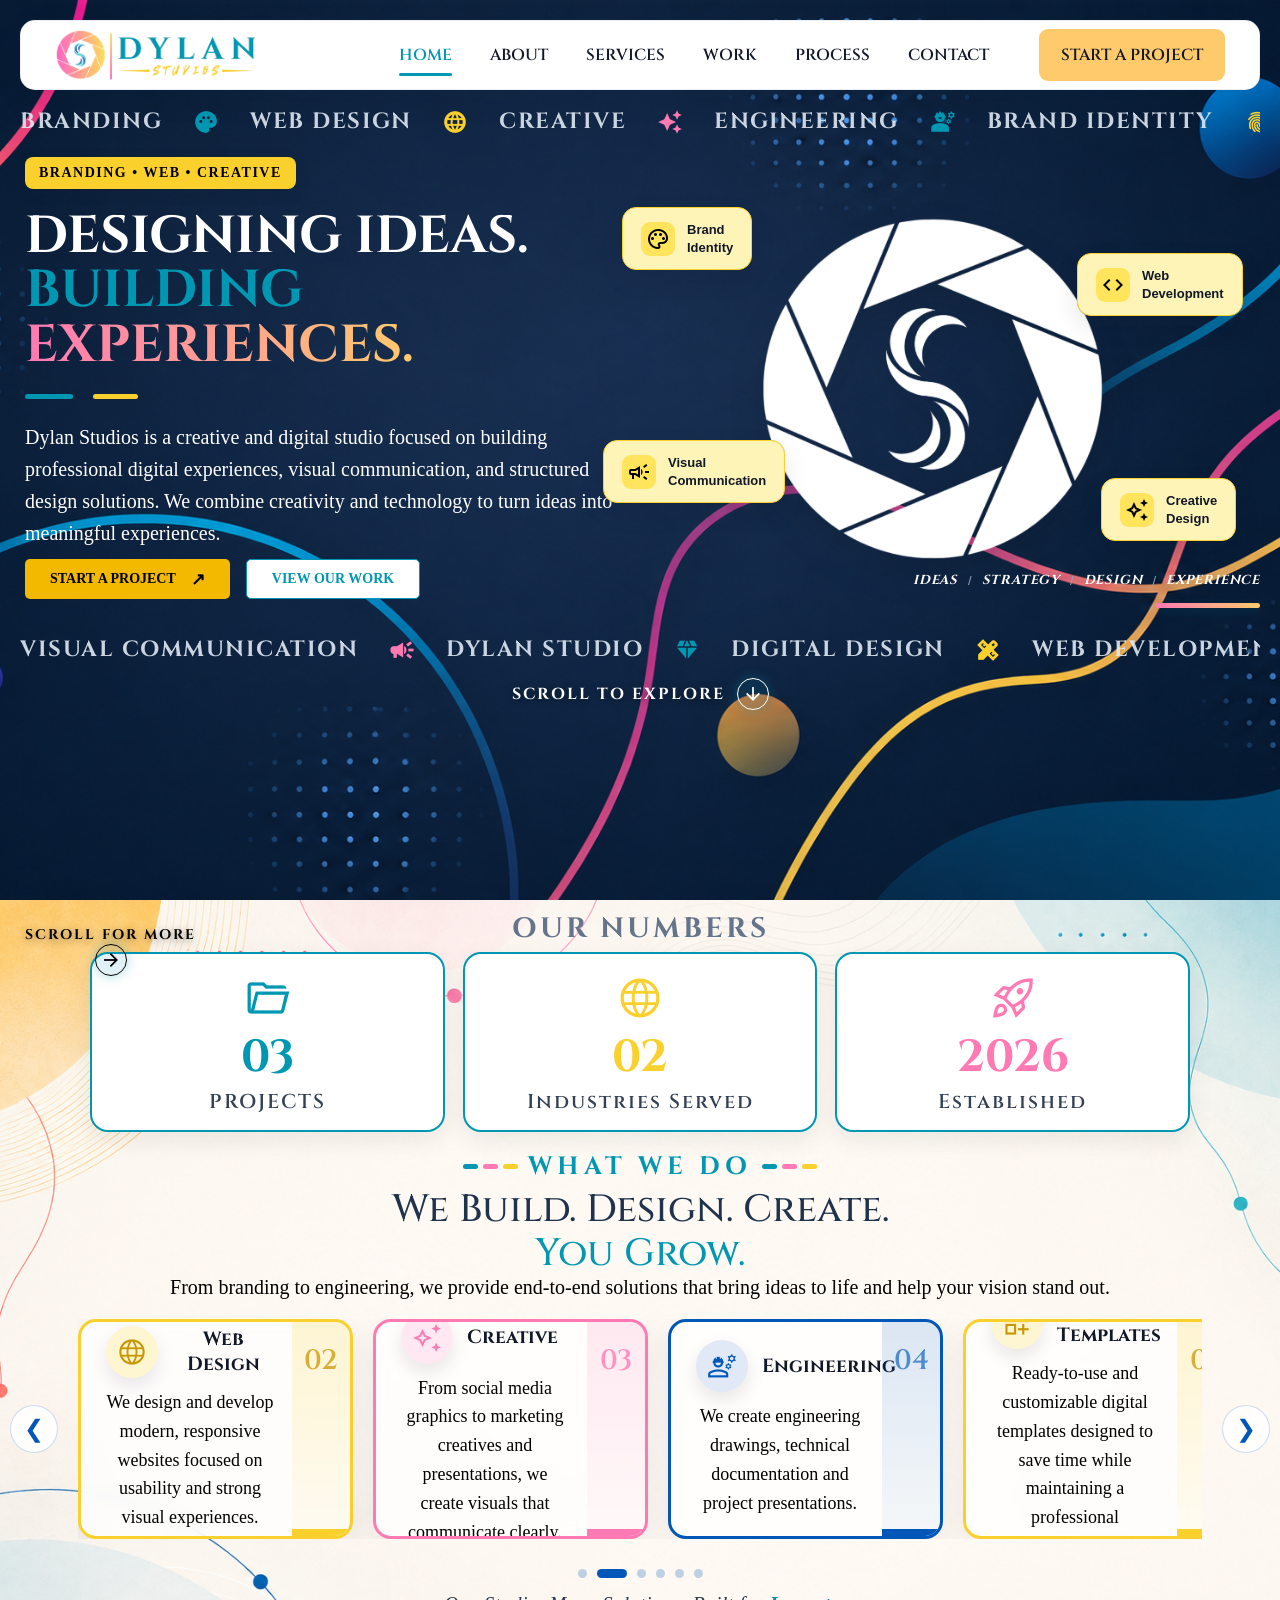
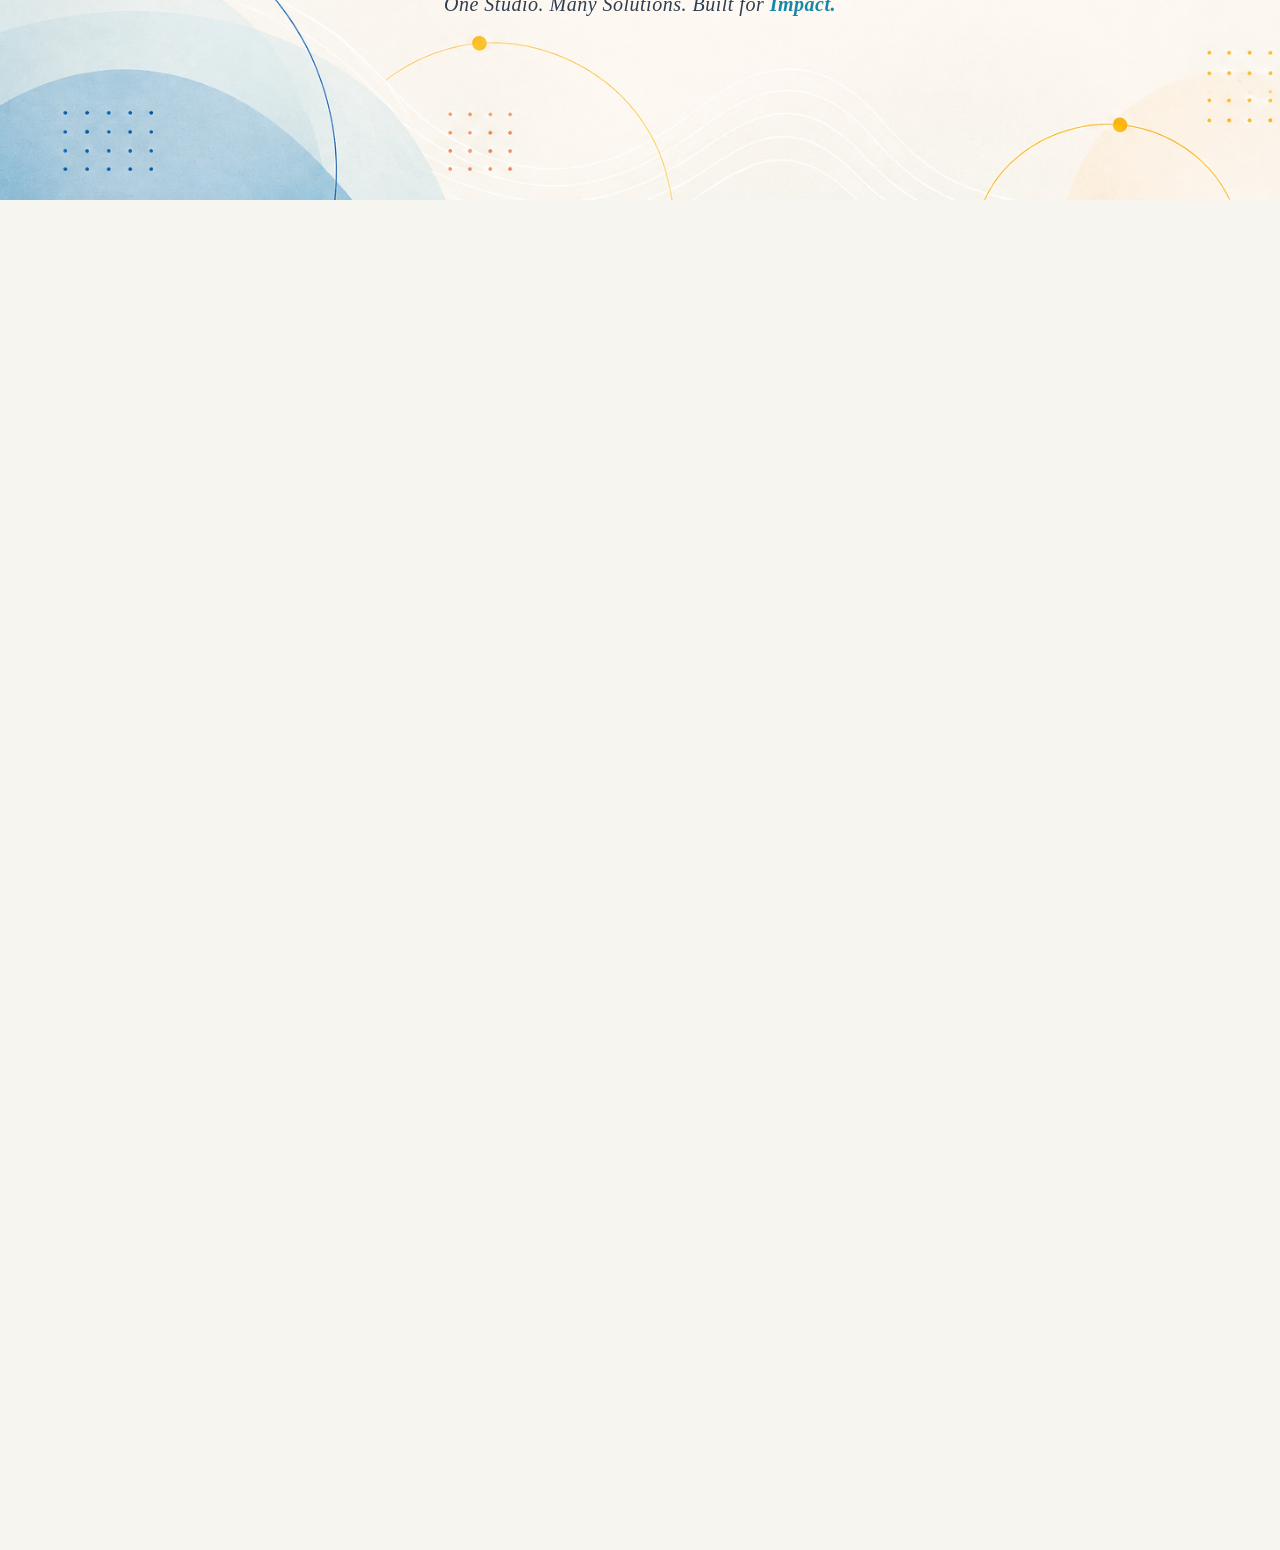
==== commit 55787369: "22-08-26 FINALLY ADDED IMAGE TO FEATURED AND DONE" ====
--- a/index.html
+++ b/index.html
@@ -1008,12 +1008,17 @@
 
     <main>
         <div class="main-scroll-indicator">
-            <span>SCROLL TO EXPLORE</span>
-
-            <div class="main-scroll-line">
-                <div class="main-scroll-progress"></div>
-            </div>
+
+            <span class="scroll-label">
+                SCROLL FOR MORE
+            </span>
+
+            <span class="scroll-arrow material-symbols-outlined">
+                arrow_forward
+            </span>
+
         </div>
+
 
         <!-- =====================================================
              HERO STATS / STUDIO STATISTICS
--- a/css/index/main-complete.css
+++ b/css/index/main-complete.css
@@ -1496,4 +1496,112 @@
 
     }
 
+}
+
+/* =========================================================
+   MAIN SCROLL INDICATOR
+========================================================= */
+
+.main-scroll-indicator {
+
+    position: absolute;
+
+    top: 25px;
+    left: 25px;
+
+    display: flex;
+
+    flex-direction: column;
+
+    align-items: center;
+
+    justify-content: center;
+
+    font-family: "Cinzel", serif;
+
+    font-size: 14px;
+
+    font-weight: bold;
+
+    letter-spacing: 2px;
+
+    color: black;
+    z-index: 50;
+
+}
+
+
+/* =========================================================
+   MAIN SCROLL LABEL
+========================================================= */
+
+.main-scroll-indicator .scroll-label {
+
+    color: black;
+
+    text-shadow:
+        0 2px 8px rgba(0, 0, 0, 0.45);
+
+}
+
+
+/* =========================================================
+   MAIN SCROLL ARROW
+========================================================= */
+
+.main-scroll-indicator .scroll-arrow {
+
+    width: 32px;
+    height: 32px;
+
+    display: flex;
+
+    align-items: center;
+    justify-content: center;
+
+    font-size: 22px;
+
+    gap: -5px;
+
+    color: black;
+
+    border: 1px solid black;
+
+    border-radius: 50%;
+
+    background:
+        rgba(0, 151, 178, 0.12);
+
+    box-shadow:
+        0 0 12px rgba(0, 151, 178, 0.35);
+
+    animation:
+        mainScrollBounce 1.8s ease-in-out infinite;
+
+}
+
+
+/* =========================================================
+   ARROW BOUNCE
+========================================================= */
+
+@keyframes mainScrollBounce {
+
+    0%,
+    100% {
+
+        transform: translateY(0);
+
+        opacity: 0.65;
+
+    }
+
+    50% {
+
+        transform: translateY(6px);
+
+        opacity: 1;
+
+    }
+
 }
--- a/css/index/feature-complete.css
+++ b/css/index/feature-complete.css
@@ -7,16 +7,26 @@
     width: 100%;
     height: 100vh;
 
-    background: #151515;
-    color: white;
+    /* Background */
+    background-color: #EEF1F4;
+    background-image: url("../../images/index/index_featured.png");
+    background-size: cover;
+    background-position: center;
+    background-repeat: no-repeat;
+
+    /* Text color */
+    color: #ffffff;
 
     /* Start outside the screen on the LEFT */
-    transform: translateX(-100%);
+    transform: translate3d(-100%, 0, 0);
 
+    /* Layer above main */
     z-index: 20;
 
+    /* Prevent horizontal overflow */
     overflow: hidden;
 
+    /* Performance optimization */
     will-change: transform;
 }
 
